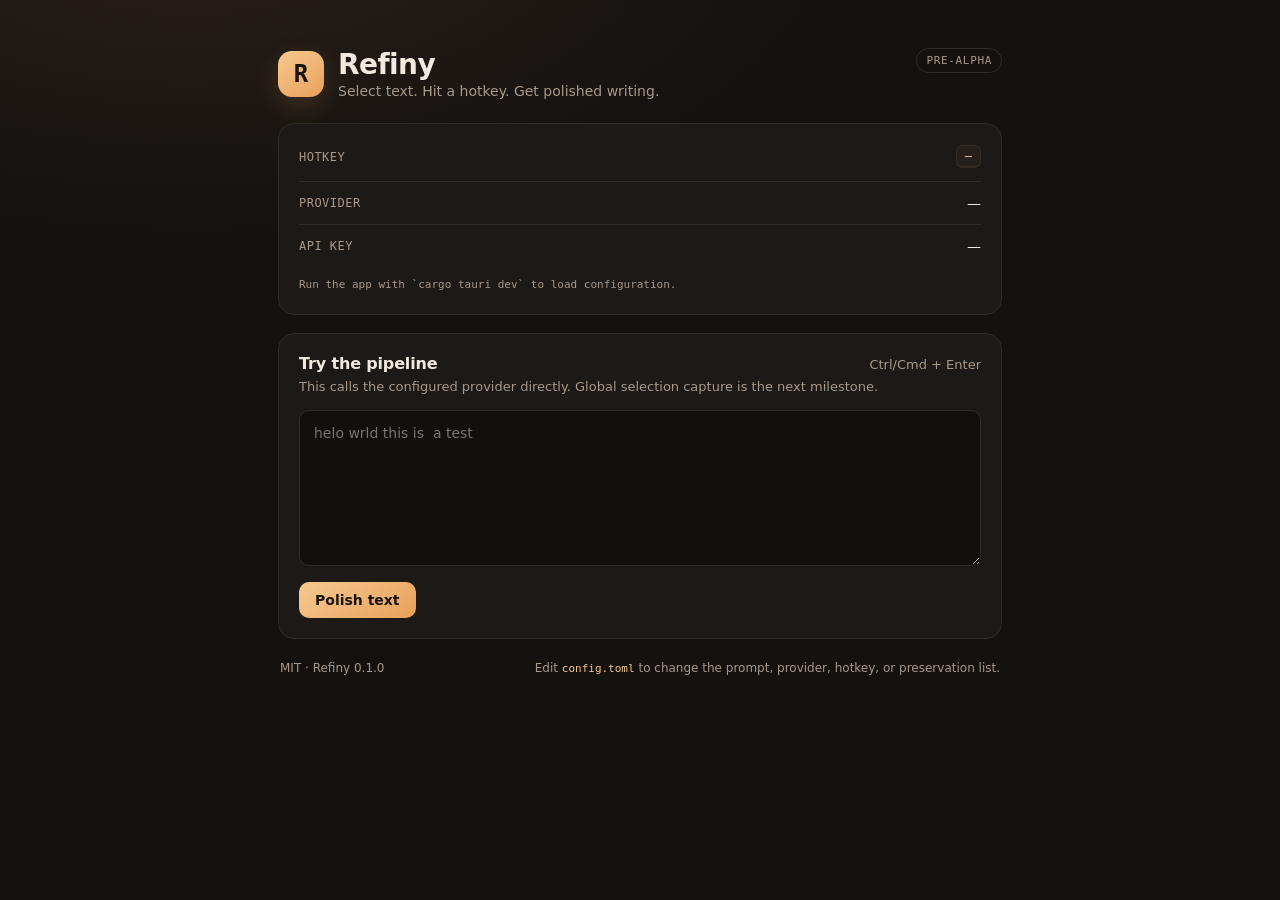
==== src/index.html @ 68435ae6 "chore: scaffold Refiny docs and Rust/Tauri skeleton Add the MIT-licensed project documentation (whit" ====
<!doctype html>
<html lang="en">
  <head>
    <meta charset="utf-8" />
    <meta name="viewport" content="width=device-width, initial-scale=1" />
    <title>Refiny</title>
    <link rel="stylesheet" href="styles.css" />
  </head>
  <body>
    <main class="shell">
      <header class="masthead">
        <div class="brand">
          <span class="brand-mark" aria-hidden="true">R</span>
          <div>
            <h1>Refiny</h1>
            <p class="tagline">Select text. Hit a hotkey. Get polished writing.</p>
          </div>
        </div>
        <span class="badge">pre-alpha</span>
      </header>

      <section class="card status-card" aria-label="Configuration status">
        <div class="status-row">
          <span class="label">Hotkey</span>
          <kbd id="hotkey">—</kbd>
        </div>
        <div class="status-row">
          <span class="label">Provider</span>
          <span id="provider" class="value">—</span>
        </div>
        <div class="status-row">
          <span class="label">API key</span>
          <span id="api-key" class="value">—</span>
        </div>
        <p class="hint config-path" id="config-path"></p>
      </section>

      <section class="card">
        <div class="section-heading">
          <h2>Try the pipeline</h2>
          <span class="hint">Ctrl/Cmd + Enter</span>
        </div>
        <p class="hint">
          This calls the configured provider directly. Global selection capture is the next milestone.
        </p>
        <textarea id="input" rows="6" spellcheck="false" placeholder="helo wrld this is  a test"></textarea>
        <div class="actions">
          <button id="polish" class="primary" type="button">Polish text</button>
          <span id="result-status" class="result-status" role="status"></span>
        </div>
        <pre id="output" class="output" hidden></pre>
      </section>

      <footer>
        <span>MIT · Refiny <span id="version">0.1.0</span></span>
        <span>Edit <code>config.toml</code> to change the prompt, provider, hotkey, or preservation list.</span>
      </footer>
    </main>

    <script src="main.js"></script>
  </body>
</html>
---- src/styles.css ----
:root {
  color-scheme: dark;
  --bg: #14110f;
  --panel: #1d1916;
  --panel-2: #25201b;
  --line: #332b24;
  --text: #f2e9df;
  --muted: #a89887;
  --accent: #e8a15b;
  --accent-2: #f6c98f;
  --danger: #e06c5a;
  --ok: #8fbf7f;
  --mono: "Cascadia Code", "SFMono-Regular", Consolas, monospace;
  --sans: "Segoe UI", system-ui, -apple-system, sans-serif;
}

* {
  box-sizing: border-box;
}

html,
body {
  margin: 0;
  min-height: 100%;
}

body {
  background: radial-gradient(1200px 600px at 15% -10%, #2a211a 0%, var(--bg) 55%);
  color: var(--text);
  font-family: var(--sans);
  -webkit-font-smoothing: antialiased;
}

.shell {
  max-width: 780px;
  margin: 0 auto;
  padding: 48px 28px 32px;
  display: grid;
  gap: 18px;
}

.masthead {
  display: flex;
  align-items: flex-start;
  justify-content: space-between;
  gap: 16px;
  margin-bottom: 6px;
}

.brand {
  display: flex;
  align-items: center;
  gap: 14px;
}

.brand-mark {
  width: 46px;
  height: 46px;
  display: grid;
  place-items: center;
  border-radius: 14px;
  background: linear-gradient(145deg, var(--accent-2), var(--accent));
  color: #1a1410;
  font-family: var(--mono);
  font-size: 24px;
  font-weight: 700;
  box-shadow: 0 8px 24px rgba(232, 161, 91, 0.18);
}

h1 {
  margin: 0;
  font-size: 28px;
  letter-spacing: -0.02em;
}

.tagline {
  margin: 2px 0 0;
  color: var(--muted);
  font-size: 14px;
}

.badge {
  padding: 5px 9px;
  border: 1px solid var(--line);
  border-radius: 999px;
  color: var(--muted);
  font-family: var(--mono);
  font-size: 11px;
  letter-spacing: 0.06em;
  text-transform: uppercase;
  white-space: nowrap;
}

.card {
  background: var(--panel);
  border: 1px solid var(--line);
  border-radius: 16px;
  padding: 20px;
}

.status-card {
  padding: 8px 20px;
}

.status-row {
  display: flex;
  align-items: center;
  justify-content: space-between;
  gap: 18px;
  padding: 13px 0;
  border-bottom: 1px solid var(--line);
}

.status-row:last-of-type {
  border-bottom: none;
}

.label {
  color: var(--muted);
  font-family: var(--mono);
  font-size: 12px;
  letter-spacing: 0.04em;
  text-transform: uppercase;
}

.value {
  font-size: 14px;
  text-align: right;
  overflow-wrap: anywhere;
}

kbd {
  padding: 3px 8px;
  border: 1px solid var(--line);
  border-bottom-width: 2px;
  border-radius: 6px;
  background: var(--panel-2);
  color: var(--accent-2);
  font-family: var(--mono);
  font-size: 12px;
}

.section-heading {
  display: flex;
  align-items: baseline;
  justify-content: space-between;
  gap: 12px;
}

h2 {
  margin: 0 0 4px;
  font-size: 16px;
  letter-spacing: -0.01em;
}

.hint {
  margin: 0;
  color: var(--muted);
  font-size: 13px;
  line-height: 1.5;
}

.config-path {
  margin: 10px 0 12px;
  font-family: var(--mono);
  font-size: 11px;
  overflow-wrap: anywhere;
}

textarea {
  width: 100%;
  margin-top: 14px;
  padding: 12px 14px;
  border: 1px solid var(--line);
  border-radius: 10px;
  background: #120f0d;
  color: var(--text);
  font-family: var(--sans);
  font-size: 14px;
  line-height: 1.55;
  resize: vertical;
}

textarea:focus-visible,
button:focus-visible {
  outline: 2px solid var(--accent);
  outline-offset: 2px;
}

.actions {
  display: flex;
  align-items: center;
  gap: 14px;
  margin-top: 12px;
}

button.primary {
  padding: 10px 16px;
  border: none;
  border-radius: 10px;
  background: linear-gradient(145deg, var(--accent-2), var(--accent));
  color: #1a1410;
  font-family: var(--sans);
  font-size: 14px;
  font-weight: 650;
  cursor: pointer;
  transition: filter 120ms ease, transform 120ms ease;
}

button.primary:hover:not(:disabled) {
  filter: brightness(1.05);
}

button.primary:active:not(:disabled) {
  transform: translateY(1px);
}

button.primary:disabled {
  cursor: progress;
  opacity: 0.55;
}

.result-status {
  color: var(--muted);
  font-family: var(--mono);
  font-size: 12px;
}

.result-status.error,
.warn {
  color: var(--danger);
}

.output {
  margin: 14px 0 0;
  padding: 14px;
  border: 1px solid var(--line);
  border-radius: 10px;
  background: #120f0d;
  color: var(--text);
  font-family: var(--sans);
  font-size: 14px;
  line-height: 1.6;
  white-space: pre-wrap;
  overflow-wrap: anywhere;
}

footer {
  display: flex;
  flex-wrap: wrap;
  justify-content: space-between;
  gap: 8px 20px;
  padding: 4px 2px;
  color: var(--muted);
  font-size: 12px;
}

code {
  font-family: var(--mono);
  font-size: 11px;
  color: var(--accent-2);
}

/* Overlay window */

.overlay-body {
  background: transparent;
  height: 100vh;
  display: grid;
  place-items: center;
  overflow: hidden;
  user-select: none;
  cursor: default;
}

.mascot-card {
  width: 204px;
  padding: 18px 14px 14px;
  border: 1px solid rgba(232, 161, 91, 0.24);
  border-radius: 24px;
  background: rgba(20, 17, 15, 0.94);
  box-shadow: 0 18px 50px rgba(0, 0, 0, 0.45);
  text-align: center;
  backdrop-filter: blur(8px);
  transition: border-color 160ms ease;
}

.mascot {
  display: block;
  width: 132px;
  height: 132px;
  margin: 0 auto;
}

.overlay-label {
  margin: 6px 0 0;
  color: var(--muted);
  font-family: var(--mono);
  font-size: 12px;
  letter-spacing: 0.04em;
}

.mascot-card[data-state="working"] .mascot {
  animation: bob 1.15s ease-in-out infinite;
}

.mascot-card[data-state="working"] .ear-left {
  animation: ear-left 1.15s ease-in-out infinite;
  transform-box: fill-box;
  transform-origin: 50% 100%;
}

.mascot-card[data-state="working"] .ear-right {
  animation: ear-right 1.15s ease-in-out infinite;
  transform-box: fill-box;
  transform-origin: 50% 100%;
}

.mascot-card[data-state="working"] .tongue {
  animation: tongue 1.15s ease-in-out infinite;
  transform-box: fill-box;
  transform-origin: 50% 0%;
}

.mascot-card[data-state="success"] {
  border-color: rgba(143, 191, 127, 0.5);
}

.mascot-card[data-state="success"] .overlay-label {
  color: var(--ok);
}

.mascot-card[data-state="error"] {
  border-color: rgba(224, 108, 90, 0.55);
}

.mascot-card[data-state="error"] .overlay-label {
  color: var(--danger);
}

.mascot-card[data-state="error"] .mascot {
  animation: tilt 380ms ease-in-out;
}

@keyframes bob {
  0%,
  100% {
    transform: translateY(0);
  }
  50% {
    transform: translateY(-7px);
  }
}

@keyframes ear-left {
  0%,
  100% {
    transform: rotate(0deg);
  }
  50% {
    transform: rotate(-4deg);
  }
}

@keyframes ear-right {
  0%,
  100% {
    transform: rotate(0deg);
  }
  50% {
    transform: rotate(4deg);
  }
}

@keyframes tongue {
  0%,
  100% {
    transform: scaleY(1);
  }
  50% {
    transform: scaleY(0.82);
  }
}

@keyframes tilt {
  0%,
  100% {
    transform: rotate(0deg);
  }
  30% {
    transform: rotate(-5deg);
  }
  70% {
    transform: rotate(4deg);
  }
}

@media (prefers-reduced-motion: reduce) {
  .mascot,
  .ear,
  .tongue {
    animation: none !important;
  }
}
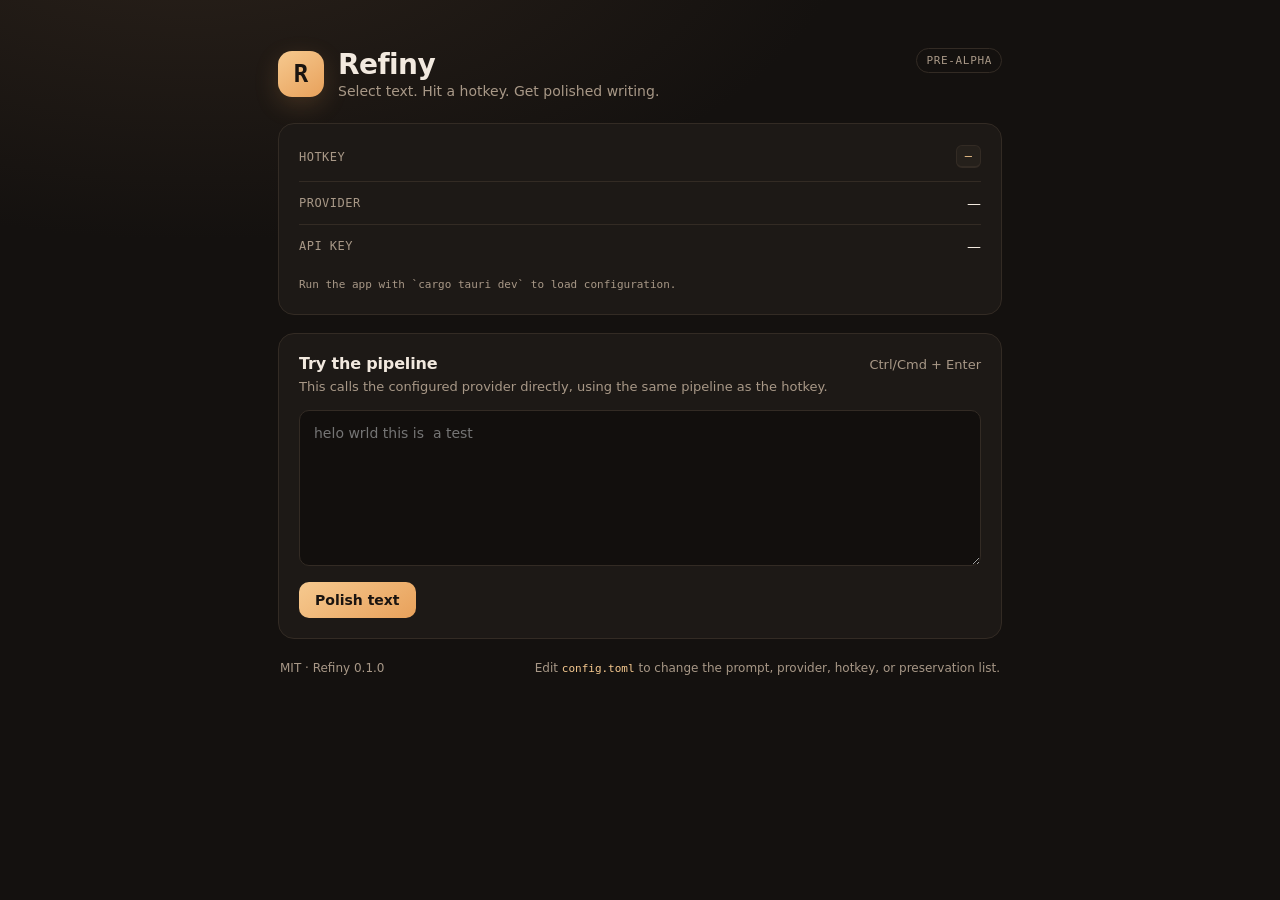
==== commit f5eac272: "feat(ui): add a first-run setup panel The backend now reports whether the config file was just creat" ====
--- a/src/index.html
+++ b/src/index.html
@@ -18,6 +18,44 @@
         </div>
         <span class="badge">pre-alpha</span>
       </header>
+
+      <section class="card setup-card" id="setup" hidden aria-labelledby="setup-title">
+        <div class="setup-heading">
+          <h2 id="setup-title">Welcome to Refiny</h2>
+          <button class="link-button" id="dismiss-setup" type="button">Dismiss</button>
+        </div>
+        <ol class="setup-steps">
+          <li>
+            <strong>Connect a provider</strong>
+            <p>
+              The API key is read from an environment variable — it is never written to
+              <code>config.toml</code>.
+            </p>
+            <pre><code id="setup-command">setx REFINY_API_KEY "sk-..."</code></pre>
+            <p class="hint">
+              Restart Refiny after setting it. Local endpoints such as Ollama or LM Studio usually
+              need no key; edit <code>config.toml</code> to point at one.
+            </p>
+          </li>
+          <li>
+            <strong>Polish anything</strong>
+            <p>
+              Select text in any app and press <kbd id="setup-hotkey">Ctrl+Alt+P</kbd>. The polished
+              text replaces the selection.
+            </p>
+          </li>
+          <li>
+            <strong>Leave it running</strong>
+            <p>
+              Closing this window keeps Refiny in the tray. Use the tray menu to reopen it or quit.
+            </p>
+          </li>
+        </ol>
+        <div class="actions">
+          <button id="recheck" class="primary" type="button">Recheck configuration</button>
+          <span id="setup-status" class="result-status" role="status"></span>
+        </div>
+      </section>
 
       <section class="card status-card" aria-label="Configuration status">
         <div class="status-row">
@@ -41,7 +79,7 @@
           <span class="hint">Ctrl/Cmd + Enter</span>
         </div>
         <p class="hint">
-          This calls the configured provider directly. Global selection capture is the next milestone.
+          This calls the configured provider directly, using the same pipeline as the hotkey.
         </p>
         <textarea id="input" rows="6" spellcheck="false" placeholder="helo wrld this is  a test"></textarea>
         <div class="actions">
--- a/src/styles.css
+++ b/src/styles.css
@@ -102,6 +102,78 @@
   padding: 8px 20px;
 }
 
+.setup-card {
+  border-color: rgba(232, 161, 91, 0.35);
+  background: linear-gradient(180deg, rgba(232, 161, 91, 0.06), var(--panel) 68%);
+}
+
+.setup-heading {
+  display: flex;
+  align-items: baseline;
+  justify-content: space-between;
+  gap: 12px;
+}
+
+.link-button {
+  padding: 0;
+  border: none;
+  background: none;
+  color: var(--muted);
+  font-family: var(--sans);
+  font-size: 12px;
+  text-decoration: underline;
+  text-underline-offset: 3px;
+  cursor: pointer;
+}
+
+.link-button:hover {
+  color: var(--text);
+}
+
+.setup-steps {
+  display: grid;
+  gap: 14px;
+  margin: 14px 0 0;
+  padding-left: 20px;
+}
+
+.setup-steps li {
+  padding-left: 4px;
+}
+
+.setup-steps li::marker {
+  color: var(--accent);
+  font-family: var(--mono);
+  font-size: 12px;
+}
+
+.setup-steps strong {
+  display: block;
+  margin-bottom: 3px;
+  font-size: 14px;
+}
+
+.setup-steps p {
+  margin: 0;
+  color: var(--muted);
+  font-size: 13px;
+  line-height: 1.5;
+}
+
+.setup-steps pre {
+  margin: 8px 0 6px;
+  padding: 10px 12px;
+  border: 1px solid var(--line);
+  border-radius: 8px;
+  background: #120f0d;
+  overflow-x: auto;
+}
+
+.setup-steps pre code {
+  color: var(--text);
+  font-size: 12px;
+}
+
 .status-row {
   display: flex;
   align-items: center;
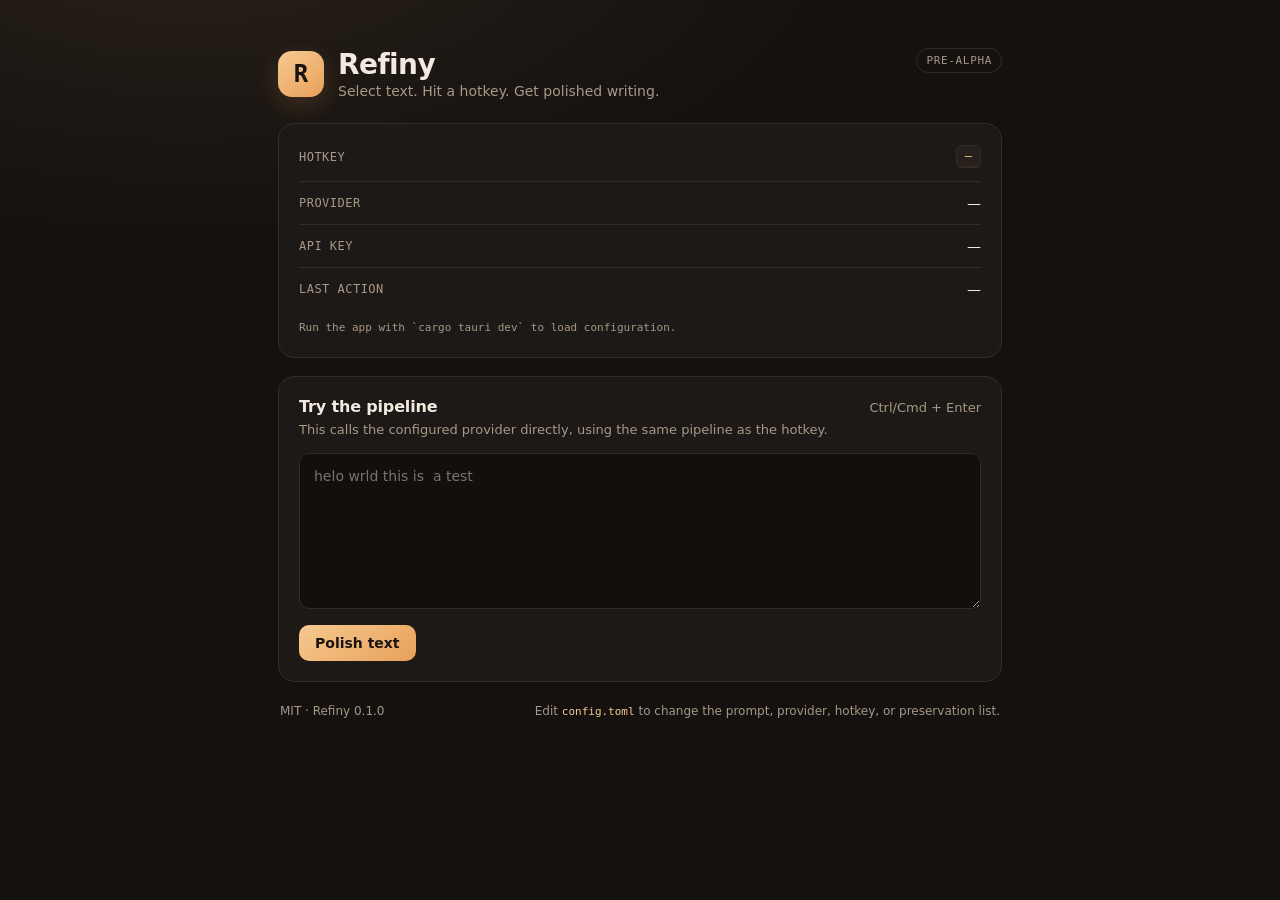
==== commit 80bd39a5: "fix(ui): report hotkey outcomes separately from the test box A hotkey error used to overwrite the st" ====
--- a/src/index.html
+++ b/src/index.html
@@ -70,6 +70,10 @@
           <span class="label">API key</span>
           <span id="api-key" class="value">—</span>
         </div>
+        <div class="status-row">
+          <span class="label">Last action</span>
+          <span id="last-action" class="value">—</span>
+        </div>
         <p class="hint config-path" id="config-path"></p>
       </section>
 
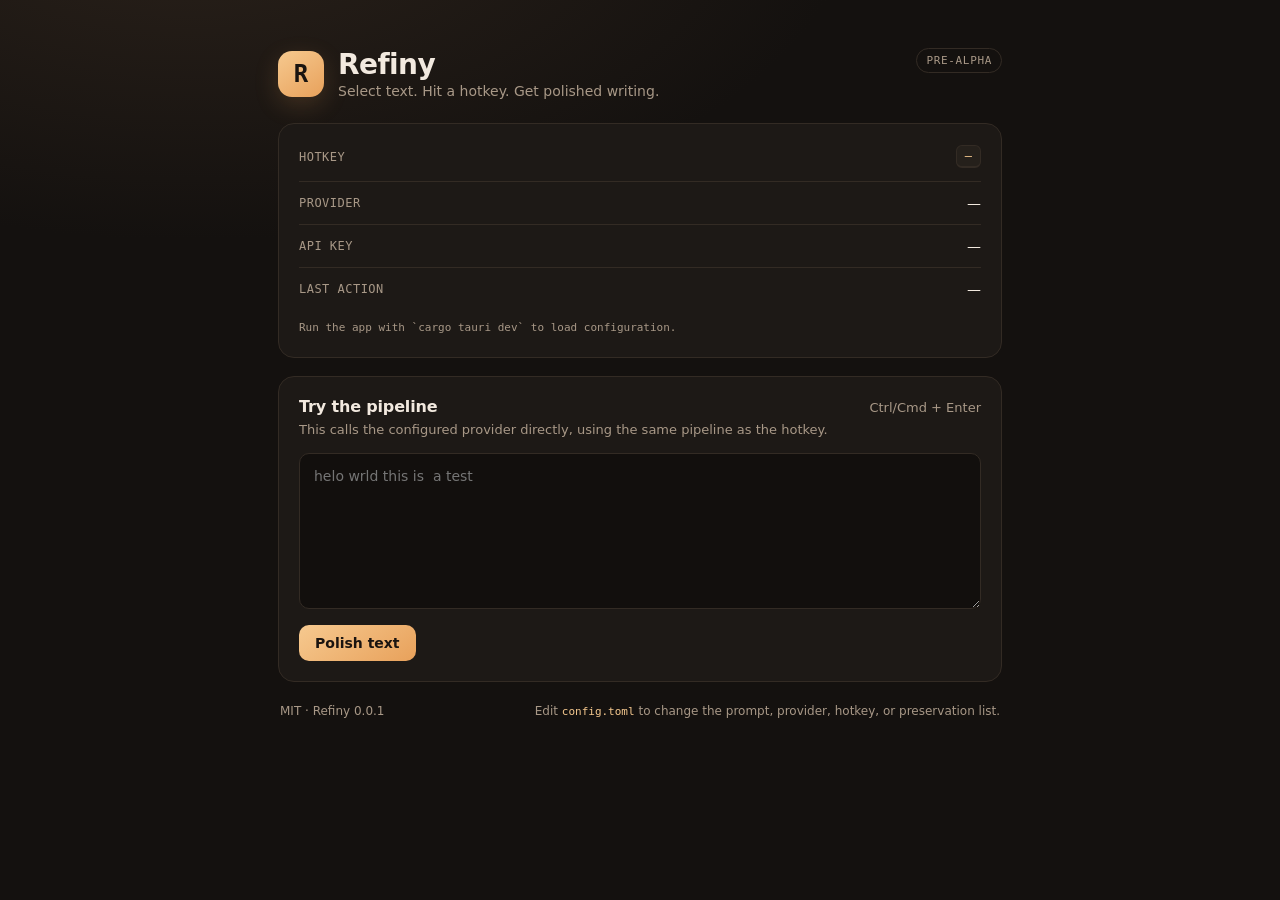
==== commit 1faaddf8: "chore: set the version to 0.0.1 The project had no release and no tag, so 0.1.0 overstated where it " ====
--- a/src/index.html
+++ b/src/index.html
@@ -94,7 +94,7 @@
       </section>
 
       <footer>
-        <span>MIT · Refiny <span id="version">0.1.0</span></span>
+        <span>MIT · Refiny <span id="version">0.0.1</span></span>
         <span>Edit <code>config.toml</code> to change the prompt, provider, hotkey, or preservation list.</span>
       </footer>
     </main>
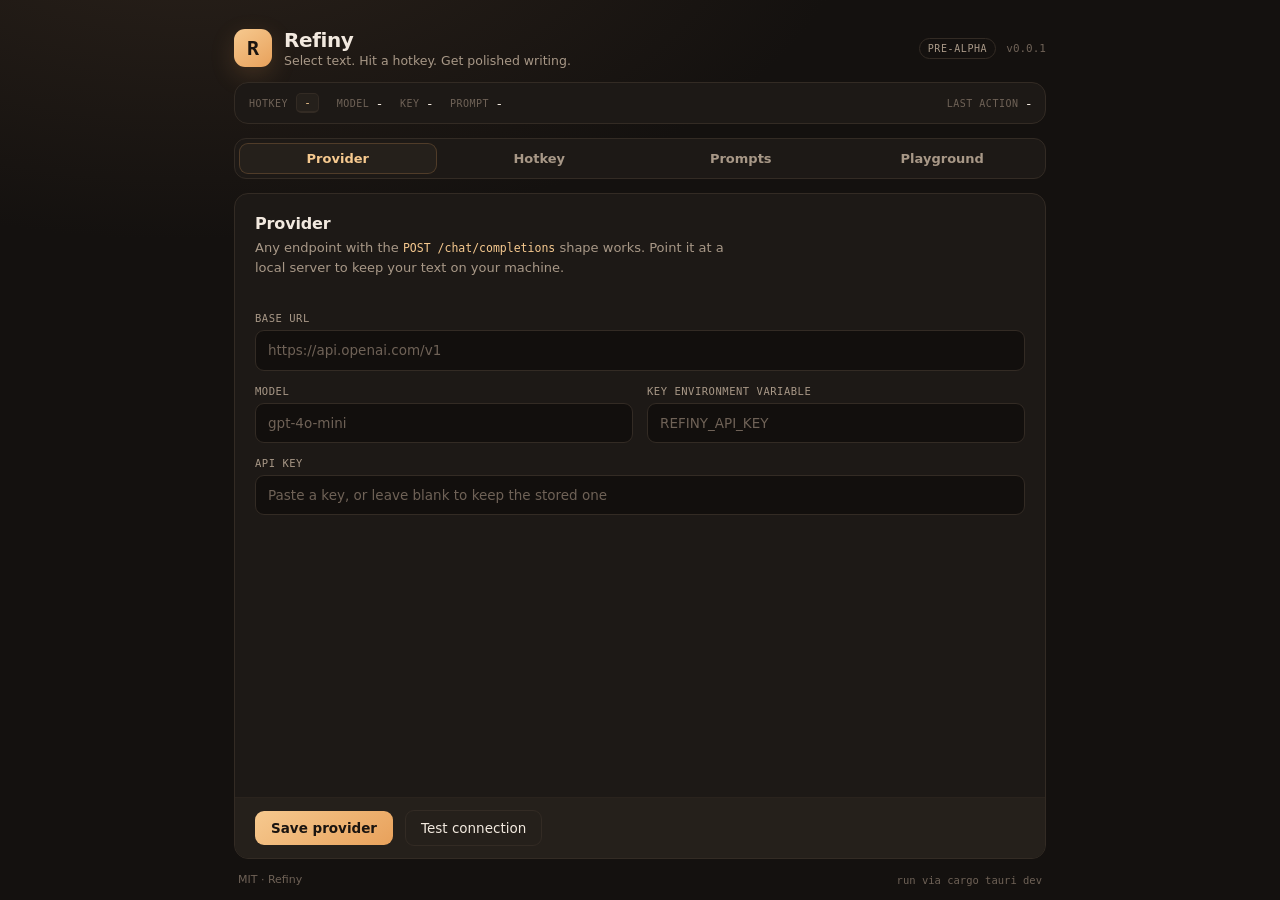
==== commit 10f1a3ea: "feat: make Refiny configurable from inside the app The settings window is now a real settings window" ====
--- a/src/index.html
+++ b/src/index.html
@@ -16,86 +16,222 @@
             <p class="tagline">Select text. Hit a hotkey. Get polished writing.</p>
           </div>
         </div>
-        <span class="badge">pre-alpha</span>
+        <div class="masthead-meta">
+          <span class="badge">pre-alpha</span>
+          <span class="version">v<span id="version">0.0.1</span></span>
+        </div>
       </header>
 
-      <section class="card setup-card" id="setup" hidden aria-labelledby="setup-title">
-        <div class="setup-heading">
-          <h2 id="setup-title">Welcome to Refiny</h2>
-          <button class="link-button" id="dismiss-setup" type="button">Dismiss</button>
-        </div>
-        <ol class="setup-steps">
-          <li>
-            <strong>Connect a provider</strong>
-            <p>
-              The API key is read from an environment variable — it is never written to
-              <code>config.toml</code>.
+      <div class="statusbar" role="status" aria-label="Current configuration">
+        <div class="statusbit">
+          <span class="statusbit-label">Hotkey</span>
+          <kbd id="hotkey">-</kbd>
+        </div>
+        <div class="statusbit">
+          <span class="statusbit-label">Model</span>
+          <span id="provider" class="statusbit-value">-</span>
+        </div>
+        <div class="statusbit">
+          <span class="statusbit-label">Key</span>
+          <span id="api-key" class="statusbit-value">-</span>
+        </div>
+        <div class="statusbit">
+          <span class="statusbit-label">Prompt</span>
+          <span id="active-prompt" class="statusbit-value">-</span>
+        </div>
+        <div class="statusbit statusbit-wide">
+          <span class="statusbit-label">Last action</span>
+          <span id="last-action" class="statusbit-value">-</span>
+        </div>
+      </div>
+
+      <aside class="setup-banner" id="setup" hidden aria-labelledby="setup-title">
+        <div class="setup-copy">
+          <h2 id="setup-title">Finish setup</h2>
+          <p class="setup-lede">
+            Choose a provider and paste a key. It applies without a restart.
+          </p>
+        </div>
+        <div class="setup-actions">
+          <button id="setup-start" class="primary" type="button">Configure provider</button>
+          <button id="dismiss-setup" class="link-button" type="button">Dismiss</button>
+        </div>
+      </aside>
+
+      <nav class="tabs" role="tablist" aria-label="Settings sections">
+        <button class="tab" id="tab-provider" type="button" role="tab" aria-controls="panel-provider" aria-selected="true" data-panel="panel-provider">
+          Provider
+        </button>
+        <button class="tab" id="tab-hotkey" type="button" role="tab" aria-controls="panel-hotkey" aria-selected="false" data-panel="panel-hotkey" tabindex="-1">
+          Hotkey
+        </button>
+        <button class="tab" id="tab-prompts" type="button" role="tab" aria-controls="panel-prompts" aria-selected="false" data-panel="panel-prompts" tabindex="-1">
+          Prompts
+        </button>
+        <button class="tab" id="tab-playground" type="button" role="tab" aria-controls="panel-playground" aria-selected="false" data-panel="panel-playground" tabindex="-1">
+          Playground
+        </button>
+      </nav>
+
+      <section class="panel" id="panel-provider" role="tabpanel" aria-labelledby="tab-provider">
+        <div class="panel-body">
+          <div class="panel-head">
+            <div>
+              <h2>Provider</h2>
+              <p class="panel-lede">
+                Any endpoint with the <code>POST /chat/completions</code> shape works. Point it at a
+                local server to keep your text on your machine.
+              </p>
+            </div>
+          </div>
+
+          <div class="preset-grid" id="presets" role="radiogroup" aria-label="Provider presets"></div>
+
+          <form id="provider-form" class="form" autocomplete="off">
+            <div class="fields">
+              <label class="field span-2">
+                <span>Base URL</span>
+                <input id="base-url" type="url" spellcheck="false" placeholder="https://api.openai.com/v1" />
+              </label>
+              <label class="field">
+                <span>Model</span>
+                <input id="model" type="text" spellcheck="false" placeholder="gpt-4o-mini" />
+              </label>
+              <label class="field">
+                <span>Key environment variable</span>
+                <input id="api-key-env" type="text" spellcheck="false" placeholder="REFINY_API_KEY" />
+              </label>
+              <label class="field span-2">
+                <span>API key</span>
+                <input
+                  id="api-key-input"
+                  type="password"
+                  spellcheck="false"
+                  autocomplete="off"
+                  placeholder="Paste a key, or leave blank to keep the stored one"
+                />
+              </label>
+            </div>
+            <p class="hint field-note" id="key-note"></p>
+          </form>
+        </div>
+
+        <div class="panel-actions">
+          <button id="save-provider" class="primary" type="button">Save provider</button>
+          <button id="test-provider" class="secondary" type="button">Test connection</button>
+          <button id="clear-key" class="link-button danger-link" type="button" hidden>
+            Remove stored key
+          </button>
+          <span id="provider-status" class="result-status" role="status"></span>
+        </div>
+      </section>
+
+      <section class="panel" id="panel-hotkey" role="tabpanel" aria-labelledby="tab-hotkey" hidden>
+        <div class="panel-body">
+          <div class="panel-head">
+            <div>
+              <h2>Hotkey</h2>
+              <p class="panel-lede">
+                The global shortcut that starts a polish action. It applies the moment you save.
+              </p>
+            </div>
+          </div>
+
+          <form id="hotkey-form" class="form" autocomplete="off">
+            <label class="field">
+              <span>Shortcut</span>
+              <input id="hotkey-input" type="text" spellcheck="false" placeholder="CommandOrControl+Alt+P" />
+            </label>
+            <p class="hint">
+              Use <code>CommandOrControl</code> for Ctrl on Windows and Linux, Cmd on macOS. A
+              combination another application already owns is rejected, and your current hotkey keeps
+              working.
             </p>
-            <pre><code id="setup-command">setx REFINY_API_KEY "sk-..."</code></pre>
-            <p class="hint">
-              Restart Refiny after setting it. Local endpoints such as Ollama or LM Studio usually
-              need no key; edit <code>config.toml</code> to point at one.
-            </p>
-          </li>
-          <li>
-            <strong>Polish anything</strong>
-            <p>
-              Select text in any app and press <kbd id="setup-hotkey">Ctrl+Alt+P</kbd>. The polished
-              text replaces the selection.
-            </p>
-          </li>
-          <li>
-            <strong>Leave it running</strong>
-            <p>
-              Closing this window keeps Refiny in the tray. Use the tray menu to reopen it or quit.
-            </p>
-          </li>
-        </ol>
-        <div class="actions">
-          <button id="recheck" class="primary" type="button">Recheck configuration</button>
-          <span id="setup-status" class="result-status" role="status"></span>
-        </div>
-      </section>
-
-      <section class="card status-card" aria-label="Configuration status">
-        <div class="status-row">
-          <span class="label">Hotkey</span>
-          <kbd id="hotkey">—</kbd>
-        </div>
-        <div class="status-row">
-          <span class="label">Provider</span>
-          <span id="provider" class="value">—</span>
-        </div>
-        <div class="status-row">
-          <span class="label">API key</span>
-          <span id="api-key" class="value">—</span>
-        </div>
-        <div class="status-row">
-          <span class="label">Last action</span>
-          <span id="last-action" class="value">—</span>
-        </div>
-        <p class="hint config-path" id="config-path"></p>
-      </section>
-
-      <section class="card">
-        <div class="section-heading">
-          <h2>Try the pipeline</h2>
-          <span class="hint">Ctrl/Cmd + Enter</span>
-        </div>
-        <p class="hint">
-          This calls the configured provider directly, using the same pipeline as the hotkey.
-        </p>
-        <textarea id="input" rows="6" spellcheck="false" placeholder="helo wrld this is  a test"></textarea>
-        <div class="actions">
+          </form>
+        </div>
+
+        <div class="panel-actions">
+          <button id="save-hotkey" class="primary" type="button">Apply hotkey</button>
+          <span id="hotkey-status" class="result-status" role="status"></span>
+        </div>
+      </section>
+
+      <section class="panel" id="panel-prompts" role="tabpanel" aria-labelledby="tab-prompts" hidden>
+        <div class="panel-body">
+          <div class="panel-head">
+            <div>
+              <h2>Prompts</h2>
+              <p class="panel-lede">
+                An empty prompt uses the built-in default. The preservation list is appended to
+                whichever prompt is active.
+              </p>
+            </div>
+          </div>
+
+          <form id="prompt-form" class="form" autocomplete="off">
+            <label class="field">
+              <span>Default prompt</span>
+              <textarea id="prompt-input" rows="4" spellcheck="false"></textarea>
+            </label>
+            <label class="field">
+              <span>Preserve exactly, one per line</span>
+              <textarea id="preserve-input" rows="2" spellcheck="false" placeholder="Refiny&#10;Kubernetes"></textarea>
+            </label>
+
+            <div class="presets-editor">
+              <div class="section-heading">
+                <div>
+                  <span class="label">Named presets</span>
+                  <p class="hint">Switch between these from the tray menu.</p>
+                </div>
+                <button id="add-preset" class="link-button" type="button">Add preset</button>
+              </div>
+              <div id="preset-list" class="preset-list"></div>
+            </div>
+          </form>
+        </div>
+
+        <div class="panel-actions">
+          <button id="save-prompts" class="primary" type="button">Save prompts</button>
+          <span id="prompt-status" class="result-status" role="status"></span>
+        </div>
+      </section>
+
+      <section class="panel" id="panel-playground" role="tabpanel" aria-labelledby="tab-playground" hidden>
+        <div class="panel-body">
+          <div class="panel-head">
+            <div>
+              <h2>Playground</h2>
+              <p class="panel-lede">
+                Sends the text below through the same pipeline the hotkey uses, without touching your
+                selection.
+              </p>
+            </div>
+            <span class="chip">Ctrl/Cmd + Enter</span>
+          </div>
+
+          <div class="form">
+            <label class="field">
+              <span>Text</span>
+              <textarea id="input" rows="5" spellcheck="false" placeholder="helo wrld this is  a test"></textarea>
+            </label>
+            <div class="field">
+              <span>Result</span>
+              <pre id="output" class="output" hidden></pre>
+              <p id="output-empty" class="hint empty-note">The polished text appears here.</p>
+            </div>
+          </div>
+        </div>
+
+        <div class="panel-actions">
           <button id="polish" class="primary" type="button">Polish text</button>
           <span id="result-status" class="result-status" role="status"></span>
         </div>
-        <pre id="output" class="output" hidden></pre>
       </section>
 
       <footer>
-        <span>MIT · Refiny <span id="version">0.0.1</span></span>
-        <span>Edit <code>config.toml</code> to change the prompt, provider, hotkey, or preservation list.</span>
+        <span>MIT · Refiny</span>
+        <span id="footer-path" class="footer-path"></span>
       </footer>
     </main>
 
--- a/src/styles.css
+++ b/src/styles.css
@@ -3,15 +3,19 @@
   --bg: #14110f;
   --panel: #1d1916;
   --panel-2: #25201b;
+  --panel-3: #17130f;
   --line: #332b24;
+  --line-soft: #2a231d;
   --text: #f2e9df;
   --muted: #a89887;
+  --faint: #6f6257;
   --accent: #e8a15b;
   --accent-2: #f6c98f;
   --danger: #e06c5a;
   --ok: #8fbf7f;
   --mono: "Cascadia Code", "SFMono-Regular", Consolas, monospace;
   --sans: "Segoe UI", system-ui, -apple-system, sans-serif;
+  --radius: 14px;
 }
 
 * {
@@ -21,97 +25,330 @@
 html,
 body {
   margin: 0;
-  min-height: 100%;
+  height: 100%;
 }
 
 body {
   background: radial-gradient(1200px 600px at 15% -10%, #2a211a 0%, var(--bg) 55%);
+  background-attachment: fixed;
   color: var(--text);
   font-family: var(--sans);
   -webkit-font-smoothing: antialiased;
 }
 
+/* The window is a fixed-height app frame: the masthead and tabs stay put and
+   only the active panel scrolls, so the user never loses the navigation. */
+
 .shell {
-  max-width: 780px;
+  height: 100vh;
+  max-width: 860px;
   margin: 0 auto;
-  padding: 48px 28px 32px;
-  display: grid;
-  gap: 18px;
+  padding: 22px 24px 0;
+  /* A column flexbox rather than a fixed grid: the setup banner comes and
+     goes, and the panel must keep the leftover height either way. */
+  display: flex;
+  flex-direction: column;
+  gap: 14px;
 }
 
 .masthead {
+  display: flex;
+  align-items: center;
+  justify-content: space-between;
+  gap: 16px;
+  padding-top: 6px;
+}
+
+.brand {
+  display: flex;
+  align-items: center;
+  gap: 12px;
+  min-width: 0;
+}
+
+.brand-mark {
+  flex: none;
+  width: 38px;
+  height: 38px;
+  display: grid;
+  place-items: center;
+  border-radius: 11px;
+  background: linear-gradient(145deg, var(--accent-2), var(--accent));
+  color: #1a1410;
+  font-family: var(--mono);
+  font-size: 20px;
+  font-weight: 700;
+  box-shadow: 0 8px 24px rgba(232, 161, 91, 0.18);
+}
+
+h1 {
+  margin: 0;
+  font-size: 20px;
+  letter-spacing: -0.02em;
+  line-height: 1.2;
+}
+
+.tagline {
+  margin: 1px 0 0;
+  color: var(--muted);
+  font-size: 12.5px;
+  white-space: nowrap;
+  overflow: hidden;
+  text-overflow: ellipsis;
+}
+
+.masthead-meta {
+  display: flex;
+  align-items: center;
+  gap: 10px;
+  flex: none;
+}
+
+.badge {
+  padding: 4px 8px;
+  border: 1px solid var(--line);
+  border-radius: 999px;
+  color: var(--muted);
+  font-family: var(--mono);
+  font-size: 10px;
+  letter-spacing: 0.06em;
+  text-transform: uppercase;
+  white-space: nowrap;
+}
+
+.version {
+  color: var(--faint);
+  font-family: var(--mono);
+  font-size: 11px;
+}
+
+/* Status bar: a compact summary of what is in effect right now. */
+
+.statusbar {
+  display: flex;
+  flex-wrap: wrap;
+  align-items: center;
+  gap: 6px 18px;
+  padding: 10px 14px;
+  border: 1px solid var(--line);
+  border-radius: var(--radius);
+  background: var(--panel);
+}
+
+.statusbit {
+  display: flex;
+  align-items: center;
+  gap: 8px;
+  min-width: 0;
+}
+
+.statusbit-wide {
+  flex: 1;
+  justify-content: flex-end;
+}
+
+.statusbit-label {
+  color: var(--faint);
+  font-family: var(--mono);
+  font-size: 10px;
+  letter-spacing: 0.05em;
+  text-transform: uppercase;
+  white-space: nowrap;
+}
+
+.statusbit-value {
+  font-size: 12.5px;
+  white-space: nowrap;
+  overflow: hidden;
+  text-overflow: ellipsis;
+  max-width: 190px;
+}
+
+.statusbar .warn {
+  color: var(--danger);
+}
+
+/* Cards used outside the tabbed area (the first-run setup banner). */
+
+.setup-banner {
+  display: flex;
+  align-items: center;
+  justify-content: space-between;
+  gap: 16px;
+  padding: 12px 16px;
+  border: 1px solid rgba(232, 161, 91, 0.35);
+  border-radius: var(--radius);
+  background: linear-gradient(180deg, rgba(232, 161, 91, 0.09), rgba(232, 161, 91, 0.02));
+}
+
+.setup-copy {
+  min-width: 0;
+}
+
+/* A class that sets `display` outranks the user-agent rule for `hidden`, so
+   every element toggled from script needs this to actually disappear. */
+[hidden] {
+  display: none !important;
+}
+
+.setup-banner h2 {
+  font-size: 14px;
+}
+
+.setup-lede {
+  margin: 2px 0 0;
+  color: var(--muted);
+  font-size: 12.5px;
+  line-height: 1.5;
+}
+
+.setup-actions {
+  display: flex;
+  align-items: center;
+  gap: 12px;
+  flex: none;
+}
+
+.setup-heading {
+  display: flex;
+  align-items: flex-start;
+  justify-content: space-between;
+  gap: 12px;
+}
+
+.setup-lede {
+  margin: 4px 0 0;
+  color: var(--muted);
+  font-size: 13px;
+  line-height: 1.5;
+}
+
+/* Tabs */
+
+.tabs {
+  display: flex;
+  gap: 4px;
+  padding: 4px;
+  border: 1px solid var(--line);
+  border-radius: 12px;
+  background: var(--panel);
+}
+
+.tab {
+  flex: 1;
+  padding: 8px 10px;
+  border: none;
+  border-radius: 9px;
+  background: none;
+  color: var(--muted);
+  font-family: var(--sans);
+  font-size: 13px;
+  font-weight: 550;
+  cursor: pointer;
+  transition: background 120ms ease, color 120ms ease;
+}
+
+.tab:hover {
+  color: var(--text);
+}
+
+.tab.active {
+  background: var(--panel-2);
+  color: var(--accent-2);
+  box-shadow: inset 0 0 0 1px rgba(232, 161, 91, 0.22);
+}
+
+/* Panels: a scrolling body with a pinned action bar, so Save is always in
+   reach no matter how long the section is. */
+
+.panel {
+  display: grid;
+  grid-template-rows: minmax(0, 1fr) auto;
+  flex: 1;
+  min-height: 0;
+  border: 1px solid var(--line);
+  border-radius: var(--radius);
+  background: var(--panel);
+  overflow: hidden;
+}
+
+.panel-body {
+  overflow-y: auto;
+  padding: 20px 20px 18px;
+  scrollbar-width: thin;
+  scrollbar-color: var(--line) transparent;
+}
+
+.panel-body::-webkit-scrollbar {
+  width: 10px;
+}
+
+.panel-body::-webkit-scrollbar-thumb {
+  border: 3px solid var(--panel);
+  border-radius: 999px;
+  background: var(--line);
+}
+
+.panel-actions {
+  display: flex;
+  flex-wrap: wrap;
+  align-items: center;
+  gap: 12px;
+  padding: 12px 20px;
+  border-top: 1px solid var(--line-soft);
+  background: var(--panel-2);
+}
+
+.panel-actions:empty {
+  display: none;
+}
+
+.panel-head {
   display: flex;
   align-items: flex-start;
   justify-content: space-between;
   gap: 16px;
-  margin-bottom: 6px;
-}
-
-.brand {
-  display: flex;
-  align-items: center;
-  gap: 14px;
-}
-
-.brand-mark {
-  width: 46px;
-  height: 46px;
-  display: grid;
-  place-items: center;
-  border-radius: 14px;
-  background: linear-gradient(145deg, var(--accent-2), var(--accent));
-  color: #1a1410;
-  font-family: var(--mono);
-  font-size: 24px;
-  font-weight: 700;
-  box-shadow: 0 8px 24px rgba(232, 161, 91, 0.18);
-}
-
-h1 {
+}
+
+.panel-lede {
+  margin: 5px 0 0;
+  color: var(--muted);
+  font-size: 13px;
+  line-height: 1.55;
+  max-width: 58ch;
+}
+
+.chip {
+  flex: none;
+  padding: 4px 9px;
+  border: 1px solid var(--line);
+  border-radius: 999px;
+  color: var(--faint);
+  font-family: var(--mono);
+  font-size: 10px;
+  letter-spacing: 0.04em;
+  white-space: nowrap;
+}
+
+h2 {
   margin: 0;
-  font-size: 28px;
-  letter-spacing: -0.02em;
-}
-
-.tagline {
-  margin: 2px 0 0;
-  color: var(--muted);
-  font-size: 14px;
-}
-
-.badge {
-  padding: 5px 9px;
-  border: 1px solid var(--line);
-  border-radius: 999px;
-  color: var(--muted);
-  font-family: var(--mono);
-  font-size: 11px;
-  letter-spacing: 0.06em;
+  font-size: 16px;
+  letter-spacing: -0.01em;
+}
+
+.label {
+  color: var(--muted);
+  font-family: var(--mono);
+  font-size: 10px;
+  letter-spacing: 0.05em;
   text-transform: uppercase;
-  white-space: nowrap;
-}
-
-.card {
-  background: var(--panel);
-  border: 1px solid var(--line);
-  border-radius: 16px;
-  padding: 20px;
-}
-
-.status-card {
-  padding: 8px 20px;
-}
-
-.setup-card {
-  border-color: rgba(232, 161, 91, 0.35);
-  background: linear-gradient(180deg, rgba(232, 161, 91, 0.06), var(--panel) 68%);
-}
-
-.setup-heading {
-  display: flex;
-  align-items: baseline;
-  justify-content: space-between;
-  gap: 12px;
+}
+
+.hint {
+  margin: 0;
+  color: var(--muted);
+  font-size: 12.5px;
+  line-height: 1.55;
 }
 
 .link-button {
@@ -130,150 +367,113 @@
   color: var(--text);
 }
 
-.setup-steps {
-  display: grid;
+.danger-link {
+  color: var(--danger);
+}
+
+.danger-link:hover {
+  color: #ef8574;
+}
+
+/* Forms */
+
+.form {
+  display: grid;
+  gap: 16px;
+  margin-top: 18px;
+}
+
+.fields {
+  display: grid;
+  grid-template-columns: repeat(2, minmax(0, 1fr));
   gap: 14px;
-  margin: 14px 0 0;
-  padding-left: 20px;
-}
-
-.setup-steps li {
-  padding-left: 4px;
-}
-
-.setup-steps li::marker {
-  color: var(--accent);
-  font-family: var(--mono);
-  font-size: 12px;
-}
-
-.setup-steps strong {
-  display: block;
-  margin-bottom: 3px;
-  font-size: 14px;
-}
-
-.setup-steps p {
-  margin: 0;
-  color: var(--muted);
-  font-size: 13px;
-  line-height: 1.5;
-}
-
-.setup-steps pre {
-  margin: 8px 0 6px;
-  padding: 10px 12px;
-  border: 1px solid var(--line);
-  border-radius: 8px;
-  background: #120f0d;
-  overflow-x: auto;
-}
-
-.setup-steps pre code {
-  color: var(--text);
-  font-size: 12px;
-}
-
-.status-row {
-  display: flex;
-  align-items: center;
-  justify-content: space-between;
-  gap: 18px;
-  padding: 13px 0;
-  border-bottom: 1px solid var(--line);
-}
-
-.status-row:last-of-type {
-  border-bottom: none;
-}
-
-.label {
-  color: var(--muted);
-  font-family: var(--mono);
-  font-size: 12px;
-  letter-spacing: 0.04em;
+}
+
+.field {
+  display: grid;
+  gap: 6px;
+  min-width: 0;
+}
+
+.field.span-2 {
+  grid-column: span 2;
+}
+
+.field > span {
+  color: var(--muted);
+  font-family: var(--mono);
+  font-size: 10.5px;
+  letter-spacing: 0.05em;
   text-transform: uppercase;
 }
 
-.value {
-  font-size: 14px;
-  text-align: right;
-  overflow-wrap: anywhere;
-}
-
-kbd {
-  padding: 3px 8px;
-  border: 1px solid var(--line);
-  border-bottom-width: 2px;
-  border-radius: 6px;
-  background: var(--panel-2);
-  color: var(--accent-2);
-  font-family: var(--mono);
-  font-size: 12px;
-}
-
-.section-heading {
-  display: flex;
-  align-items: baseline;
-  justify-content: space-between;
-  gap: 12px;
-}
-
-h2 {
-  margin: 0 0 4px;
-  font-size: 16px;
-  letter-spacing: -0.01em;
-}
-
-.hint {
-  margin: 0;
-  color: var(--muted);
-  font-size: 13px;
-  line-height: 1.5;
-}
-
-.config-path {
-  margin: 10px 0 12px;
-  font-family: var(--mono);
-  font-size: 11px;
-  overflow-wrap: anywhere;
-}
-
+input,
 textarea {
   width: 100%;
-  margin-top: 14px;
-  padding: 12px 14px;
-  border: 1px solid var(--line);
-  border-radius: 10px;
+  margin: 0;
+  padding: 9px 12px;
+  border: 1px solid var(--line);
+  border-radius: 9px;
   background: #120f0d;
   color: var(--text);
   font-family: var(--sans);
-  font-size: 14px;
+  font-size: 13.5px;
+  line-height: 1.5;
+  transition: border-color 120ms ease;
+}
+
+textarea {
+  resize: vertical;
+  min-height: 64px;
+  font-family: var(--mono);
+  font-size: 12.5px;
   line-height: 1.55;
-  resize: vertical;
-}
-
-textarea:focus-visible,
-button:focus-visible {
+}
+
+input::placeholder,
+textarea::placeholder {
+  color: var(--faint);
+}
+
+input:hover,
+textarea:hover {
+  border-color: #3f352c;
+}
+
+input:focus-visible,
+textarea:focus-visible {
+  outline: none;
+  border-color: var(--accent);
+  box-shadow: 0 0 0 3px rgba(232, 161, 91, 0.16);
+}
+
+button:focus-visible,
+.tab:focus-visible,
+.preset:focus-visible {
   outline: 2px solid var(--accent);
   outline-offset: 2px;
 }
 
+.field-note {
+  margin-top: -6px;
+}
+
 .actions {
   display: flex;
-  align-items: center;
-  gap: 14px;
-  margin-top: 12px;
+  flex-wrap: wrap;
+  align-items: center;
+  gap: 12px;
+  margin-top: 2px;
 }
 
 button.primary {
-  padding: 10px 16px;
+  padding: 9px 16px;
   border: none;
-  border-radius: 10px;
+  border-radius: 9px;
   background: linear-gradient(145deg, var(--accent-2), var(--accent));
   color: #1a1410;
   font-family: var(--sans);
-  font-size: 14px;
+  font-size: 13.5px;
   font-weight: 650;
   cursor: pointer;
   transition: filter 120ms ease, transform 120ms ease;
@@ -292,10 +492,35 @@
   opacity: 0.55;
 }
 
+button.secondary {
+  padding: 9px 15px;
+  border: 1px solid var(--line);
+  border-radius: 9px;
+  background: var(--panel-2);
+  color: var(--text);
+  font-family: var(--sans);
+  font-size: 13.5px;
+  cursor: pointer;
+  transition: border-color 120ms ease;
+}
+
+button.secondary:hover:not(:disabled) {
+  border-color: var(--accent);
+}
+
+button.secondary:disabled {
+  cursor: progress;
+  opacity: 0.55;
+}
+
 .result-status {
-  color: var(--muted);
-  font-family: var(--mono);
-  font-size: 12px;
+  color: var(--faint);
+  font-family: var(--mono);
+  font-size: 11.5px;
+}
+
+.result-status.ok {
+  color: var(--ok);
 }
 
 .result-status.error,
@@ -303,34 +528,180 @@
   color: var(--danger);
 }
 
+kbd {
+  padding: 2px 7px;
+  border: 1px solid var(--line);
+  border-bottom-width: 2px;
+  border-radius: 5px;
+  background: var(--panel-2);
+  color: var(--accent-2);
+  font-family: var(--mono);
+  font-size: 11px;
+  white-space: nowrap;
+}
+
+code {
+  font-family: var(--mono);
+  font-size: 11.5px;
+  color: var(--accent-2);
+}
+
+/* Provider presets */
+
+.preset-grid {
+  display: grid;
+  grid-template-columns: repeat(auto-fit, minmax(132px, 1fr));
+  gap: 9px;
+  margin-top: 16px;
+}
+
+.preset {
+  display: grid;
+  gap: 2px;
+  padding: 10px 12px;
+  border: 1px solid var(--line);
+  border-radius: 11px;
+  background: var(--panel-3);
+  color: var(--text);
+  font-family: var(--sans);
+  text-align: left;
+  cursor: pointer;
+  transition: border-color 120ms ease, background 120ms ease;
+}
+
+.preset:hover {
+  border-color: rgba(232, 161, 91, 0.45);
+}
+
+.preset strong {
+  font-size: 12.5px;
+  font-weight: 600;
+}
+
+.preset span {
+  color: var(--faint);
+  font-size: 10.5px;
+}
+
+.preset.selected {
+  border-color: var(--accent);
+  background: rgba(232, 161, 91, 0.1);
+}
+
+.preset.selected span {
+  color: var(--accent-2);
+}
+
+/* Prompt presets editor */
+
+.section-heading {
+  display: flex;
+  align-items: flex-start;
+  justify-content: space-between;
+  gap: 14px;
+}
+
+.section-heading .hint {
+  margin-top: 3px;
+}
+
+.presets-editor {
+  display: grid;
+  gap: 10px;
+  padding-top: 14px;
+  border-top: 1px solid var(--line-soft);
+}
+
+.preset-list {
+  display: grid;
+  gap: 9px;
+}
+
+.empty-note {
+  padding: 14px;
+  border: 1px dashed var(--line);
+  border-radius: 10px;
+  text-align: left;
+}
+
+.preset-row {
+  display: grid;
+  gap: 8px;
+  padding: 11px;
+  border: 1px solid var(--line);
+  border-radius: 11px;
+  background: var(--panel-3);
+}
+
+.preset-row-head {
+  display: flex;
+  align-items: center;
+  gap: 10px;
+}
+
+.preset-row-head input {
+  flex: 1;
+  min-width: 0;
+}
+
+/* Playground */
+
 .output {
-  margin: 14px 0 0;
-  padding: 14px;
-  border: 1px solid var(--line);
-  border-radius: 10px;
+  margin: 0;
+  padding: 12px 14px;
+  border: 1px solid var(--line);
+  border-radius: 9px;
   background: #120f0d;
   color: var(--text);
   font-family: var(--sans);
-  font-size: 14px;
+  font-size: 13.5px;
   line-height: 1.6;
   white-space: pre-wrap;
   overflow-wrap: anywhere;
 }
 
+.output[hidden],
+.hint[hidden] {
+  display: none;
+}
+
 footer {
   display: flex;
-  flex-wrap: wrap;
+  align-items: center;
   justify-content: space-between;
-  gap: 8px 20px;
-  padding: 4px 2px;
-  color: var(--muted);
-  font-size: 12px;
-}
-
-code {
-  font-family: var(--mono);
+  gap: 12px;
+  padding: 0 4px 14px;
+  color: var(--faint);
   font-size: 11px;
-  color: var(--accent-2);
+}
+
+.footer-path {
+  font-family: var(--mono);
+  font-size: 10.5px;
+  max-width: 60%;
+  white-space: nowrap;
+  overflow: hidden;
+  text-overflow: ellipsis;
+  direction: rtl;
+  text-align: left;
+}
+
+@media (max-width: 640px) {
+  .shell {
+    padding: 16px 14px 0;
+  }
+
+  .fields {
+    grid-template-columns: minmax(0, 1fr);
+  }
+
+  .field.span-2 {
+    grid-column: span 1;
+  }
+
+  .statusbit-wide {
+    display: none;
+  }
 }
 
 /* Overlay window */
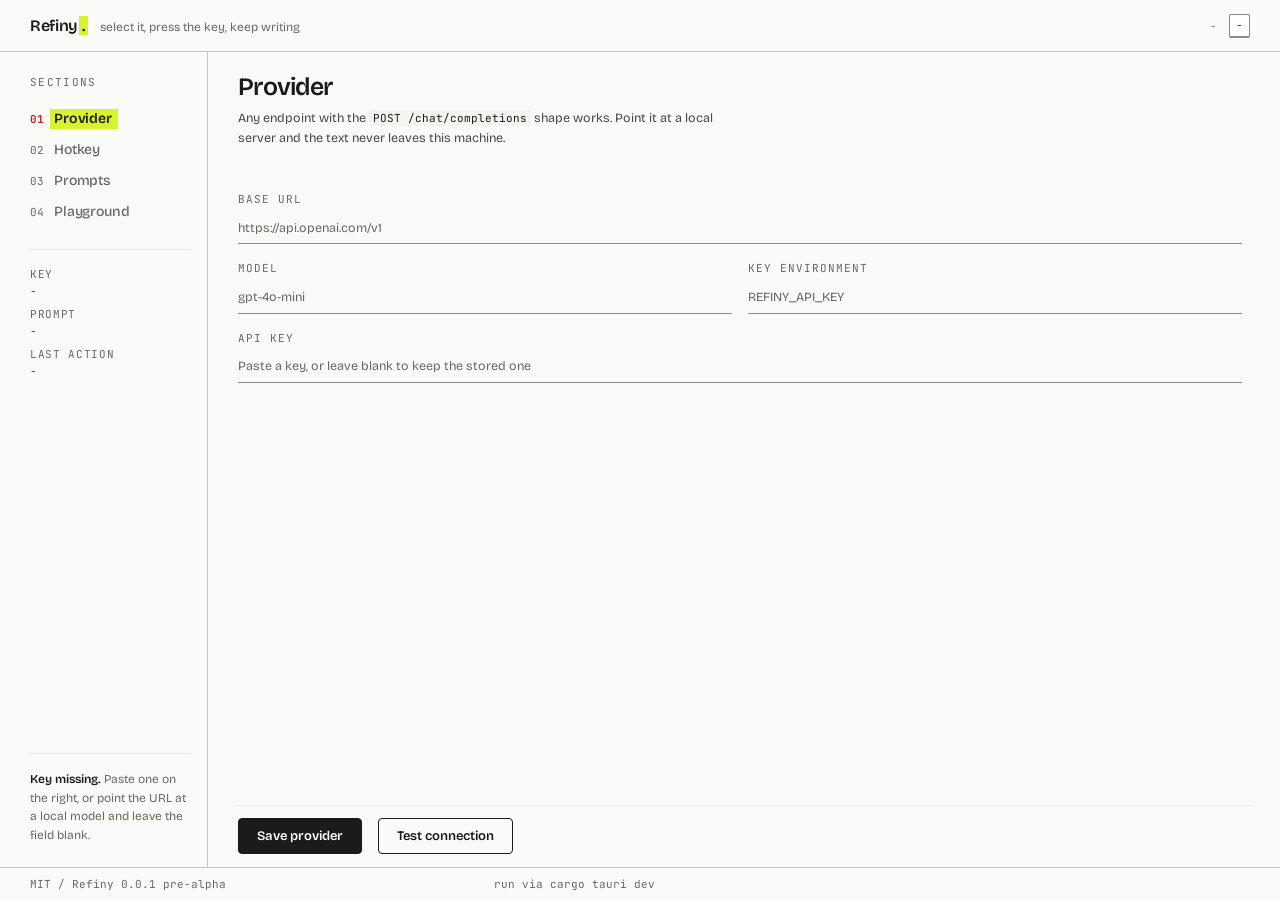
==== commit 6a8f3176: "feat: restyle the settings window as a marked-up proof sheet The window read as a generic preference" ====
--- a/src/index.html
+++ b/src/index.html
@@ -4,236 +4,219 @@
     <meta charset="utf-8" />
     <meta name="viewport" content="width=device-width, initial-scale=1" />
     <title>Refiny</title>
+    <link rel="stylesheet" href="tokens.css" />
     <link rel="stylesheet" href="styles.css" />
   </head>
   <body>
-    <main class="shell">
-      <header class="masthead">
+    <div class="app">
+      <header class="top">
         <div class="brand">
-          <span class="brand-mark" aria-hidden="true">R</span>
-          <div>
-            <h1>Refiny</h1>
-            <p class="tagline">Select text. Hit a hotkey. Get polished writing.</p>
-          </div>
+          <span class="wordmark">Refiny<span class="period">.</span></span>
+          <span class="tagline">select it, press the key, keep writing</span>
         </div>
-        <div class="masthead-meta">
-          <span class="badge">pre-alpha</span>
-          <span class="version">v<span id="version">0.0.1</span></span>
+        <div class="top-right">
+          <span id="provider" class="value">-</span>
+          <kbd id="hotkey">-</kbd>
         </div>
       </header>
 
-      <div class="statusbar" role="status" aria-label="Current configuration">
-        <div class="statusbit">
-          <span class="statusbit-label">Hotkey</span>
-          <kbd id="hotkey">-</kbd>
-        </div>
-        <div class="statusbit">
-          <span class="statusbit-label">Model</span>
-          <span id="provider" class="statusbit-value">-</span>
-        </div>
-        <div class="statusbit">
-          <span class="statusbit-label">Key</span>
-          <span id="api-key" class="statusbit-value">-</span>
-        </div>
-        <div class="statusbit">
-          <span class="statusbit-label">Prompt</span>
-          <span id="active-prompt" class="statusbit-value">-</span>
-        </div>
-        <div class="statusbit statusbit-wide">
-          <span class="statusbit-label">Last action</span>
-          <span id="last-action" class="statusbit-value">-</span>
-        </div>
-      </div>
-
-      <aside class="setup-banner" id="setup" hidden aria-labelledby="setup-title">
-        <div class="setup-copy">
-          <h2 id="setup-title">Finish setup</h2>
-          <p class="setup-lede">
-            Choose a provider and paste a key. It applies without a restart.
+      <div class="body">
+        <nav class="rail" role="tablist" aria-label="Settings sections" aria-orientation="vertical">
+          <p class="rail-head">Sections</p>
+
+          <button class="tab" id="tab-provider" type="button" role="tab" aria-controls="panel-provider" aria-selected="true" data-panel="panel-provider">
+            <span class="num">01</span><span class="name">Provider</span>
+          </button>
+          <button class="tab" id="tab-hotkey" type="button" role="tab" aria-controls="panel-hotkey" aria-selected="false" data-panel="panel-hotkey" tabindex="-1">
+            <span class="num">02</span><span class="name">Hotkey</span>
+          </button>
+          <button class="tab" id="tab-prompts" type="button" role="tab" aria-controls="panel-prompts" aria-selected="false" data-panel="panel-prompts" tabindex="-1">
+            <span class="num">03</span><span class="name">Prompts</span>
+          </button>
+          <button class="tab" id="tab-playground" type="button" role="tab" aria-controls="panel-playground" aria-selected="false" data-panel="panel-playground" tabindex="-1">
+            <span class="num">04</span><span class="name">Playground</span>
+          </button>
+
+          <dl class="rail-facts">
+            <div class="fact">
+              <dt>Key</dt>
+              <dd id="api-key">-</dd>
+            </div>
+            <div class="fact">
+              <dt>Prompt</dt>
+              <dd id="active-prompt">-</dd>
+            </div>
+            <div class="fact">
+              <dt>Last action</dt>
+              <dd id="last-action">-</dd>
+            </div>
+          </dl>
+
+          <p class="rail-note" id="rail-note">
+            <strong id="rail-note-title">Key missing.</strong>
+            <span id="rail-note-text">Paste one on the right, or point the URL at a local model and
+            leave the field blank.</span>
           </p>
-        </div>
-        <div class="setup-actions">
-          <button id="setup-start" class="primary" type="button">Configure provider</button>
-          <button id="dismiss-setup" class="link-button" type="button">Dismiss</button>
-        </div>
-      </aside>
-
-      <nav class="tabs" role="tablist" aria-label="Settings sections">
-        <button class="tab" id="tab-provider" type="button" role="tab" aria-controls="panel-provider" aria-selected="true" data-panel="panel-provider">
-          Provider
-        </button>
-        <button class="tab" id="tab-hotkey" type="button" role="tab" aria-controls="panel-hotkey" aria-selected="false" data-panel="panel-hotkey" tabindex="-1">
-          Hotkey
-        </button>
-        <button class="tab" id="tab-prompts" type="button" role="tab" aria-controls="panel-prompts" aria-selected="false" data-panel="panel-prompts" tabindex="-1">
-          Prompts
-        </button>
-        <button class="tab" id="tab-playground" type="button" role="tab" aria-controls="panel-playground" aria-selected="false" data-panel="panel-playground" tabindex="-1">
-          Playground
-        </button>
-      </nav>
-
-      <section class="panel" id="panel-provider" role="tabpanel" aria-labelledby="tab-provider">
-        <div class="panel-body">
-          <div class="panel-head">
+        </nav>
+
+        <main class="sheets">
+          <aside class="note-banner" id="setup" hidden aria-labelledby="setup-title">
             <div>
-              <h2>Provider</h2>
-              <p class="panel-lede">
+              <h2 id="setup-title">Finish setup</h2>
+              <p>Choose a provider and paste a key. It applies without a restart.</p>
+            </div>
+            <div class="note-actions">
+              <button id="setup-start" class="btn secondary" type="button">Configure provider</button>
+              <button id="dismiss-setup" class="link" type="button">Dismiss</button>
+            </div>
+          </aside>
+
+          <section class="panel" id="panel-provider" role="tabpanel" aria-labelledby="tab-provider">
+            <div class="panel-body">
+              <h1>Provider</h1>
+              <p class="lede">
                 Any endpoint with the <code>POST /chat/completions</code> shape works. Point it at a
-                local server to keep your text on your machine.
+                local server and the text never leaves this machine.
               </p>
-            </div>
-          </div>
-
-          <div class="preset-grid" id="presets" role="radiogroup" aria-label="Provider presets"></div>
-
-          <form id="provider-form" class="form" autocomplete="off">
-            <div class="fields">
-              <label class="field span-2">
-                <span>Base URL</span>
-                <input id="base-url" type="url" spellcheck="false" placeholder="https://api.openai.com/v1" />
-              </label>
-              <label class="field">
-                <span>Model</span>
-                <input id="model" type="text" spellcheck="false" placeholder="gpt-4o-mini" />
-              </label>
-              <label class="field">
-                <span>Key environment variable</span>
-                <input id="api-key-env" type="text" spellcheck="false" placeholder="REFINY_API_KEY" />
-              </label>
-              <label class="field span-2">
-                <span>API key</span>
-                <input
-                  id="api-key-input"
-                  type="password"
-                  spellcheck="false"
-                  autocomplete="off"
-                  placeholder="Paste a key, or leave blank to keep the stored one"
-                />
-              </label>
-            </div>
-            <p class="hint field-note" id="key-note"></p>
-          </form>
-        </div>
-
-        <div class="panel-actions">
-          <button id="save-provider" class="primary" type="button">Save provider</button>
-          <button id="test-provider" class="secondary" type="button">Test connection</button>
-          <button id="clear-key" class="link-button danger-link" type="button" hidden>
-            Remove stored key
-          </button>
-          <span id="provider-status" class="result-status" role="status"></span>
-        </div>
-      </section>
-
-      <section class="panel" id="panel-hotkey" role="tabpanel" aria-labelledby="tab-hotkey" hidden>
-        <div class="panel-body">
-          <div class="panel-head">
-            <div>
-              <h2>Hotkey</h2>
-              <p class="panel-lede">
+
+              <div class="presets" id="presets" role="radiogroup" aria-label="Provider presets"></div>
+
+              <form id="provider-form" class="form" autocomplete="off">
+                <label class="field">
+                  <span class="key">Base URL</span>
+                  <input id="base-url" type="url" spellcheck="false" placeholder="https://api.openai.com/v1" />
+                </label>
+                <div class="pair">
+                  <label class="field">
+                    <span class="key">Model</span>
+                    <input id="model" type="text" spellcheck="false" placeholder="gpt-4o-mini" />
+                  </label>
+                  <label class="field">
+                    <span class="key">Key environment</span>
+                    <input id="api-key-env" type="text" spellcheck="false" placeholder="REFINY_API_KEY" />
+                  </label>
+                </div>
+                <label class="field">
+                  <span class="key">API key</span>
+                  <input
+                    id="api-key-input"
+                    type="password"
+                    spellcheck="false"
+                    autocomplete="off"
+                    placeholder="Paste a key, or leave blank to keep the stored one"
+                  />
+                </label>
+                <p class="hint" id="key-note"></p>
+              </form>
+            </div>
+
+            <div class="actions">
+              <button id="save-provider" class="btn primary" type="button">Save provider</button>
+              <button id="test-provider" class="btn secondary" type="button">Test connection</button>
+              <button id="clear-key" class="link danger" type="button" hidden>Remove stored key</button>
+              <span id="provider-status" class="status" role="status"></span>
+            </div>
+          </section>
+
+          <section class="panel" id="panel-hotkey" role="tabpanel" aria-labelledby="tab-hotkey" hidden>
+            <div class="panel-body">
+              <h1>Hotkey</h1>
+              <p class="lede">
                 The global shortcut that starts a polish action. It applies the moment you save.
               </p>
-            </div>
-          </div>
-
-          <form id="hotkey-form" class="form" autocomplete="off">
-            <label class="field">
-              <span>Shortcut</span>
-              <input id="hotkey-input" type="text" spellcheck="false" placeholder="CommandOrControl+Alt+P" />
-            </label>
-            <p class="hint">
-              Use <code>CommandOrControl</code> for Ctrl on Windows and Linux, Cmd on macOS. A
-              combination another application already owns is rejected, and your current hotkey keeps
-              working.
-            </p>
-          </form>
-        </div>
-
-        <div class="panel-actions">
-          <button id="save-hotkey" class="primary" type="button">Apply hotkey</button>
-          <span id="hotkey-status" class="result-status" role="status"></span>
-        </div>
-      </section>
-
-      <section class="panel" id="panel-prompts" role="tabpanel" aria-labelledby="tab-prompts" hidden>
-        <div class="panel-body">
-          <div class="panel-head">
-            <div>
-              <h2>Prompts</h2>
-              <p class="panel-lede">
+
+              <form id="hotkey-form" class="form" autocomplete="off">
+                <label class="field">
+                  <span class="key">Shortcut</span>
+                  <input id="hotkey-input" type="text" spellcheck="false" placeholder="CommandOrControl+Alt+P" />
+                </label>
+                <p class="hint">
+                  Use <code>CommandOrControl</code> for Ctrl on Windows and Linux, Cmd on macOS. A
+                  combination another application already owns is rejected, and your current hotkey
+                  keeps working.
+                </p>
+              </form>
+            </div>
+
+            <div class="actions">
+              <button id="save-hotkey" class="btn primary" type="button">Apply hotkey</button>
+              <span id="hotkey-status" class="status" role="status"></span>
+            </div>
+          </section>
+
+          <section class="panel" id="panel-prompts" role="tabpanel" aria-labelledby="tab-prompts" hidden>
+            <div class="panel-body">
+              <h1>Prompts</h1>
+              <p class="lede">
                 An empty prompt uses the built-in default. The preservation list is appended to
                 whichever prompt is active.
               </p>
-            </div>
-          </div>
-
-          <form id="prompt-form" class="form" autocomplete="off">
-            <label class="field">
-              <span>Default prompt</span>
-              <textarea id="prompt-input" rows="4" spellcheck="false"></textarea>
-            </label>
-            <label class="field">
-              <span>Preserve exactly, one per line</span>
-              <textarea id="preserve-input" rows="2" spellcheck="false" placeholder="Refiny&#10;Kubernetes"></textarea>
-            </label>
-
-            <div class="presets-editor">
-              <div class="section-heading">
+
+              <form id="prompt-form" class="form" autocomplete="off">
+                <label class="field">
+                  <span class="key">Default prompt</span>
+                  <textarea id="prompt-input" rows="4" spellcheck="false"></textarea>
+                </label>
+                <label class="field">
+                  <span class="key">Preserve exactly, one per line</span>
+                  <textarea id="preserve-input" rows="2" spellcheck="false" placeholder="Refiny&#10;Kubernetes"></textarea>
+                </label>
+
+                <div class="presets-editor">
+                  <div class="section-head">
+                    <div>
+                      <span class="key">Named presets</span>
+                      <p class="hint">Switch between these from the tray menu.</p>
+                    </div>
+                    <button id="add-preset" class="link" type="button">Add preset</button>
+                  </div>
+                  <div id="preset-list" class="preset-list"></div>
+                </div>
+              </form>
+            </div>
+
+            <div class="actions">
+              <button id="save-prompts" class="btn primary" type="button">Save prompts</button>
+              <span id="prompt-status" class="status" role="status"></span>
+            </div>
+          </section>
+
+          <section class="panel" id="panel-playground" role="tabpanel" aria-labelledby="tab-playground" hidden>
+            <div class="panel-body">
+              <div class="panel-head">
                 <div>
-                  <span class="label">Named presets</span>
-                  <p class="hint">Switch between these from the tray menu.</p>
-                </div>
-                <button id="add-preset" class="link-button" type="button">Add preset</button>
+                  <h1>Playground</h1>
+                  <p class="lede">The same pipeline the hotkey uses, without touching your selection.</p>
+                </div>
+                <span class="chip">Ctrl/Cmd + Enter</span>
               </div>
-              <div id="preset-list" class="preset-list"></div>
-            </div>
-          </form>
-        </div>
-
-        <div class="panel-actions">
-          <button id="save-prompts" class="primary" type="button">Save prompts</button>
-          <span id="prompt-status" class="result-status" role="status"></span>
-        </div>
-      </section>
-
-      <section class="panel" id="panel-playground" role="tabpanel" aria-labelledby="tab-playground" hidden>
-        <div class="panel-body">
-          <div class="panel-head">
-            <div>
-              <h2>Playground</h2>
-              <p class="panel-lede">
-                Sends the text below through the same pipeline the hotkey uses, without touching your
-                selection.
-              </p>
-            </div>
-            <span class="chip">Ctrl/Cmd + Enter</span>
-          </div>
-
-          <div class="form">
-            <label class="field">
-              <span>Text</span>
-              <textarea id="input" rows="5" spellcheck="false" placeholder="helo wrld this is  a test"></textarea>
-            </label>
-            <div class="field">
-              <span>Result</span>
-              <pre id="output" class="output" hidden></pre>
-              <p id="output-empty" class="hint empty-note">The polished text appears here.</p>
-            </div>
-          </div>
-        </div>
-
-        <div class="panel-actions">
-          <button id="polish" class="primary" type="button">Polish text</button>
-          <span id="result-status" class="result-status" role="status"></span>
-        </div>
-      </section>
-
-      <footer>
-        <span>MIT · Refiny</span>
-        <span id="footer-path" class="footer-path"></span>
+
+              <div class="form">
+                <label class="field">
+                  <span class="key">Text</span>
+                  <textarea id="input" rows="4" spellcheck="false" placeholder="helo wrld this is  a test"></textarea>
+                </label>
+                <div class="field">
+                  <span class="key">Result</span>
+                  <pre id="output" class="output" hidden></pre>
+                  <p id="output-empty" class="empty">The polished text appears here.</p>
+                </div>
+              </div>
+            </div>
+
+            <div class="actions">
+              <button id="polish" class="btn primary" type="button">Polish text</button>
+              <span id="result-status" class="status" role="status"></span>
+            </div>
+          </section>
+        </main>
+      </div>
+
+      <footer class="foot">
+        <span class="meta">MIT / Refiny <span id="version">0.0.1</span> pre-alpha</span>
+        <span id="footer-path" class="path" title=""></span>
       </footer>
-    </main>
+    </div>
 
     <script src="main.js"></script>
   </body>
--- a/src/tokens.css
+++ b/src/tokens.css
@@ -0,0 +1,106 @@
+/* Tokens: the single source of truth for the Marginalia world.
+ *
+ * Two themes follow the OS. Every colour a component uses is named here by
+ * role, never by appearance, so the light theme is a substitution rather than
+ * a second stylesheet.
+ *
+ * The world: a marked-up proof sheet. Chalk ground, graphite rules, a lime
+ * highlighter used as the mark of the active thing, and correction red for
+ * what is wrong. Ink is warm black, never pure.
+ */
+
+@font-face {
+  font-family: "Bricolage Grotesque";
+  src: url("fonts/bricolage-latin.woff2") format("woff2");
+  font-weight: 400 800;
+  font-style: normal;
+  font-display: swap;
+}
+
+@font-face {
+  font-family: "JetBrains Mono";
+  src: url("fonts/jetbrains-mono-latin.woff2") format("woff2");
+  font-weight: 400 700;
+  font-style: normal;
+  font-display: swap;
+}
+
+:root {
+  /* Type voice: one grotesque for prose, one mono for values. The mono is not
+   * decoration, it marks anything that is a value you could retype: URLs,
+   * model names, keys, env vars, paths, statuses. */
+  --font-sans: "Bricolage Grotesque", "Segoe UI", system-ui, sans-serif;
+  --font-mono: "JetBrains Mono", "Cascadia Code", Consolas, monospace;
+
+  /* Ink scale. Warm, never pure black. Every step still clears 4.5:1 on
+   * the ground, so the quietest label is quiet, not unreadable. */
+  --ink: #1b1b1b;
+  --ink-2: #4a4844;
+  --ink-3: #6b6861;
+  --ink-4: #736f68;
+
+  /* Light theme surfaces: chalk paper. */
+  --ground: #fafaf8;
+  --surface: #ffffff;
+  --surface-sunk: #f4f3ef;
+  --rule: #c9c6bd;
+  --rule-strong: #8f8b82;
+  --rule-soft: #eceae4;
+
+  /* The marks. Lime is the highlighter: it marks the active thing, nothing
+   * else. Red is correction: errors and removal, never decoration. */
+  --mark: #d8f32b;
+  --mark-ink: #1b1b1b;
+  --correction: #c2291f;
+  --correction-soft: #fdeceb;
+  --verified: #1f7a3d;
+
+  /* The only elevation in the product, for the floating overlay card. */
+  --shadow-float: 0 18px 50px rgb(0 0 0 / 28%);
+
+  /* Shape. One system: 2px on inline marks, 4px on fields and buttons, 10px
+   * only on the container. No other radii exist. */
+  --radius-mark: 2px;
+  --radius-control: 4px;
+  --radius-container: 10px;
+
+  /* Spacing, on a 4px rhythm. */
+  --s-1: 4px;
+  --s-2: 8px;
+  --s-3: 12px;
+  --s-4: 16px;
+  --s-5: 22px;
+  --s-6: 30px;
+  --s-7: 40px;
+
+  /* Motion. One authored curve, and a stepped variant for the pixel mascot. */
+  --ease-out: cubic-bezier(0.22, 1, 0.36, 1);
+  --dur-quick: 120ms;
+  --dur-base: 200ms;
+
+  color-scheme: light dark;
+}
+
+@media (prefers-color-scheme: dark) {
+  :root {
+    /* Dark theme: ink ground, chalk text. The highlighter stays the same hue
+     * but drops in value so it does not glare against a dark field. */
+    --ink: #f2f1ec;
+    --ink-2: #b8b5ad;
+    --ink-3: #8b8880;
+    --ink-4: #8a877f;
+
+    --ground: #16150f;
+    --surface: #1e1d16;
+    --surface-sunk: #12110c;
+    --rule: #3a3830;
+    --rule-strong: #6c6960;
+    --rule-soft: #2a2822;
+
+    --mark: #cbe32c;
+    --mark-ink: #16150f;
+    --correction: #f0736a;
+    --correction-soft: #2b1a18;
+    --verified: #7fce9b;
+  }
+}
--- a/src/styles.css
+++ b/src/styles.css
@@ -1,22 +1,12 @@
-:root {
-  color-scheme: dark;
-  --bg: #14110f;
-  --panel: #1d1916;
-  --panel-2: #25201b;
-  --panel-3: #17130f;
-  --line: #332b24;
-  --line-soft: #2a231d;
-  --text: #f2e9df;
-  --muted: #a89887;
-  --faint: #6f6257;
-  --accent: #e8a15b;
-  --accent-2: #f6c98f;
-  --danger: #e06c5a;
-  --ok: #8fbf7f;
-  --mono: "Cascadia Code", "SFMono-Regular", Consolas, monospace;
-  --sans: "Segoe UI", system-ui, -apple-system, sans-serif;
-  --radius: 14px;
-}
+/* The settings window, built in the Marginalia world.
+ *
+ * Everything here spends the tokens in tokens.css. No component carries a raw
+ * colour, radius or duration: if a value is missing it belongs in the token
+ * file, not here.
+ *
+ * Structure: a fixed frame (top bar, rail, sheet, footer) where only the
+ * active sheet's body scrolls, so Save is always reachable.
+ */
 
 * {
   box-sizing: border-box;
@@ -24,386 +14,481 @@
 
 html,
 body {
+  height: 100%;
   margin: 0;
-  height: 100%;
 }
 
 body {
-  background: radial-gradient(1200px 600px at 15% -10%, #2a211a 0%, var(--bg) 55%);
-  background-attachment: fixed;
-  color: var(--text);
-  font-family: var(--sans);
+  background: var(--ground);
+  color: var(--ink);
+  font-family: var(--font-sans);
+  font-size: 13px;
+  line-height: 1.5;
   -webkit-font-smoothing: antialiased;
-}
-
-/* The window is a fixed-height app frame: the masthead and tabs stay put and
-   only the active panel scrolls, so the user never loses the navigation. */
-
-.shell {
+  /* The parts the browser draws belong to the design too. */
+  accent-color: var(--correction);
+  caret-color: var(--ink);
+}
+
+::selection {
+  background: var(--mark);
+  color: var(--mark-ink);
+}
+
+::-webkit-scrollbar {
+  width: 11px;
+  height: 11px;
+}
+
+::-webkit-scrollbar-track {
+  background: transparent;
+}
+
+::-webkit-scrollbar-thumb {
+  border: 3px solid transparent;
+  border-radius: 999px;
+  background: var(--rule-strong);
+  background-clip: content-box;
+}
+
+::-webkit-scrollbar-thumb:hover {
+  background: var(--ink-4);
+  background-clip: content-box;
+}
+
+/* A class that sets `display` outranks the user-agent rule for `hidden`. */
+[hidden] {
+  display: none !important;
+}
+
+.app {
+  display: grid;
+  grid-template-rows: auto minmax(0, 1fr) auto;
   height: 100vh;
-  max-width: 860px;
-  margin: 0 auto;
-  padding: 22px 24px 0;
-  /* A column flexbox rather than a fixed grid: the setup banner comes and
-     goes, and the panel must keep the leftover height either way. */
-  display: flex;
-  flex-direction: column;
-  gap: 14px;
-}
-
-.masthead {
+}
+
+/* Top bar ---------------------------------------------------------------- */
+
+.top {
   display: flex;
   align-items: center;
   justify-content: space-between;
-  gap: 16px;
-  padding-top: 6px;
+  gap: var(--s-4);
+  padding: 14px var(--s-6) 13px;
+  border-bottom: 1px solid var(--rule);
 }
 
 .brand {
   display: flex;
-  align-items: center;
-  gap: 12px;
+  align-items: baseline;
+  gap: var(--s-3);
   min-width: 0;
 }
 
-.brand-mark {
-  flex: none;
-  width: 38px;
-  height: 38px;
-  display: grid;
-  place-items: center;
-  border-radius: 11px;
-  background: linear-gradient(145deg, var(--accent-2), var(--accent));
-  color: #1a1410;
-  font-family: var(--mono);
-  font-size: 20px;
-  font-weight: 700;
-  box-shadow: 0 8px 24px rgba(232, 161, 91, 0.18);
-}
-
-h1 {
-  margin: 0;
-  font-size: 20px;
+.wordmark {
+  font-size: 16px;
+  font-weight: 600;
   letter-spacing: -0.02em;
-  line-height: 1.2;
+}
+
+/* The period is the one piece of highlighter in the frame: the mark of a
+ * finished sentence, and the only place the mark appears outside a control. */
+.wordmark .period {
+  color: var(--mark-ink);
+  background: var(--mark);
+  padding: 0 3px;
+  margin-left: 1px;
 }
 
 .tagline {
-  margin: 1px 0 0;
-  color: var(--muted);
-  font-size: 12.5px;
+  color: var(--ink-3);
+  font-size: 12px;
   white-space: nowrap;
   overflow: hidden;
   text-overflow: ellipsis;
 }
 
-.masthead-meta {
+.top-right {
   display: flex;
   align-items: center;
-  gap: 10px;
+  gap: var(--s-3);
   flex: none;
-}
-
-.badge {
-  padding: 4px 8px;
-  border: 1px solid var(--line);
-  border-radius: 999px;
-  color: var(--muted);
-  font-family: var(--mono);
-  font-size: 10px;
+  font-family: var(--font-mono);
+  font-size: 11px;
+  color: var(--ink-3);
+}
+
+.top-right .value {
+  max-width: 190px;
+  overflow: hidden;
+  text-overflow: ellipsis;
+  white-space: nowrap;
+}
+
+kbd {
+  padding: 2px 6px;
+  border: 1px solid var(--rule-strong);
+  border-bottom-width: 2px;
+  border-radius: var(--radius-mark);
+  background: var(--surface);
+  color: var(--ink);
+  font-family: var(--font-mono);
+  font-size: 11px;
+  white-space: nowrap;
+}
+
+/* Body: rail plus sheet ------------------------------------------------ */
+
+.body {
+  display: grid;
+  grid-template-columns: 208px minmax(0, 1fr);
+  min-height: 0;
+}
+
+/* The rail is the margin of a proof sheet: numbered marks down the left. */
+.rail {
+  display: flex;
+  flex-direction: column;
+  padding: var(--s-5) var(--s-4) var(--s-5) var(--s-6);
+  border-right: 1px solid var(--rule);
+  overflow-y: auto;
+  scrollbar-width: thin;
+  scrollbar-color: var(--rule-strong) transparent;
+}
+
+.rail-head {
+  margin: 0 0 var(--s-3);
+  color: var(--ink-3);
+  font-family: var(--font-mono);
+  font-size: 11px;
+  letter-spacing: 0.12em;
+  text-transform: uppercase;
+}
+
+.tab {
+  display: flex;
+  align-items: baseline;
+  gap: var(--s-2);
+  width: 100%;
+  padding: 7px 0;
+  border: none;
+  background: none;
+  color: var(--ink-3);
+  font-family: var(--font-sans);
+  font-size: 14px;
+  font-weight: 500;
+  letter-spacing: -0.01em;
+  text-align: left;
+  cursor: pointer;
+}
+
+.tab .num {
+  flex: none;
+  width: 16px;
+  color: var(--ink-3);
+  font-family: var(--font-mono);
+  font-size: 11px;
+  font-weight: 400;
+}
+
+/* The active tab is highlighted, and its number is ruled in correction red:
+ * the copy desk's mark for "this is the one being worked on". */
+.tab .name {
+  position: relative;
+  isolation: isolate;
+  transition: color var(--dur-quick) var(--ease-out);
+}
+
+.tab:hover {
+  color: var(--ink-2);
+}
+
+.tab:hover .name::after {
+  content: "";
+  position: absolute;
+  left: -3px;
+  right: -5px;
+  bottom: 1px;
+  height: 7px;
+  background: var(--rule-soft);
+  z-index: -1;
+}
+
+.tab.active {
+  color: var(--ink);
+  font-weight: 600;
+}
+
+.tab.active .num {
+  color: var(--correction);
+  font-weight: 700;
+}
+
+/* The whole word sits inside the highlighter, not just its hem. On the dark
+ * ground a lime band under light text would leave half the glyph unreadable,
+ * so the active name flips to mark ink, exactly as a marked-up sheet would. */
+.tab.active .name {
+  color: var(--mark-ink);
+}
+
+.tab.active .name::after {
+  content: "";
+  position: absolute;
+  left: -4px;
+  right: -6px;
+  top: -1px;
+  bottom: -2px;
+  background: var(--mark);
+  z-index: -1;
+}
+
+.rail-facts {
+  display: grid;
+  gap: 6px;
+  margin: var(--s-5) 0 0;
+  padding-top: var(--s-4);
+  border-top: 1px solid var(--rule-soft);
+}
+
+.fact {
+  display: grid;
+  gap: 1px;
+}
+
+.fact dt {
+  color: var(--ink-3);
+  font-family: var(--font-mono);
+  font-size: 11px;
   letter-spacing: 0.06em;
   text-transform: uppercase;
   white-space: nowrap;
 }
 
-.version {
-  color: var(--faint);
-  font-family: var(--mono);
-  font-size: 11px;
-}
-
-/* Status bar: a compact summary of what is in effect right now. */
-
-.statusbar {
-  display: flex;
-  flex-wrap: wrap;
-  align-items: center;
-  gap: 6px 18px;
-  padding: 10px 14px;
-  border: 1px solid var(--line);
-  border-radius: var(--radius);
-  background: var(--panel);
-}
-
-.statusbit {
-  display: flex;
-  align-items: center;
-  gap: 8px;
-  min-width: 0;
-}
-
-.statusbit-wide {
-  flex: 1;
-  justify-content: flex-end;
-}
-
-.statusbit-label {
-  color: var(--faint);
-  font-family: var(--mono);
-  font-size: 10px;
-  letter-spacing: 0.05em;
-  text-transform: uppercase;
-  white-space: nowrap;
-}
-
-.statusbit-value {
-  font-size: 12.5px;
-  white-space: nowrap;
+.fact dd {
+  margin: 0;
+  font-family: var(--font-mono);
+  font-size: 11px;
+  color: var(--ink-2);
   overflow: hidden;
   text-overflow: ellipsis;
-  max-width: 190px;
-}
-
-.statusbar .warn {
-  color: var(--danger);
-}
-
-/* Cards used outside the tabbed area (the first-run setup banner). */
-
-.setup-banner {
-  display: flex;
-  align-items: center;
-  justify-content: space-between;
-  gap: 16px;
-  padding: 12px 16px;
-  border: 1px solid rgba(232, 161, 91, 0.35);
-  border-radius: var(--radius);
-  background: linear-gradient(180deg, rgba(232, 161, 91, 0.09), rgba(232, 161, 91, 0.02));
-}
-
-.setup-copy {
+  white-space: nowrap;
+}
+
+.fact dd.warn {
+  color: var(--correction);
+}
+
+.rail-note {
+  margin: auto 0 0;
+  padding-top: var(--s-4);
+  border-top: 1px solid var(--rule-soft);
+  color: var(--ink-3);
+  font-size: 12px;
+  line-height: 1.55;
+}
+
+.rail-note strong {
+  color: var(--ink);
+  font-weight: 600;
+}
+
+/* Sheets ---------------------------------------------------------------- */
+
+.sheets {
+  display: flex;
+  flex-direction: column;
   min-width: 0;
-}
-
-/* A class that sets `display` outranks the user-agent rule for `hidden`, so
-   every element toggled from script needs this to actually disappear. */
-[hidden] {
-  display: none !important;
-}
-
-.setup-banner h2 {
-  font-size: 14px;
-}
-
-.setup-lede {
-  margin: 2px 0 0;
-  color: var(--muted);
-  font-size: 12.5px;
-  line-height: 1.5;
-}
-
-.setup-actions {
-  display: flex;
-  align-items: center;
-  gap: 12px;
-  flex: none;
-}
-
-.setup-heading {
-  display: flex;
-  align-items: flex-start;
-  justify-content: space-between;
-  gap: 12px;
-}
-
-.setup-lede {
-  margin: 4px 0 0;
-  color: var(--muted);
-  font-size: 13px;
-  line-height: 1.5;
-}
-
-/* Tabs */
-
-.tabs {
-  display: flex;
-  gap: 4px;
-  padding: 4px;
-  border: 1px solid var(--line);
-  border-radius: 12px;
-  background: var(--panel);
-}
-
-.tab {
-  flex: 1;
-  padding: 8px 10px;
-  border: none;
-  border-radius: 9px;
-  background: none;
-  color: var(--muted);
-  font-family: var(--sans);
-  font-size: 13px;
-  font-weight: 550;
-  cursor: pointer;
-  transition: background 120ms ease, color 120ms ease;
-}
-
-.tab:hover {
-  color: var(--text);
-}
-
-.tab.active {
-  background: var(--panel-2);
-  color: var(--accent-2);
-  box-shadow: inset 0 0 0 1px rgba(232, 161, 91, 0.22);
-}
-
-/* Panels: a scrolling body with a pinned action bar, so Save is always in
-   reach no matter how long the section is. */
+  min-height: 0;
+  padding: var(--s-5) var(--s-6) 0;
+}
 
 .panel {
   display: grid;
   grid-template-rows: minmax(0, 1fr) auto;
   flex: 1;
   min-height: 0;
-  border: 1px solid var(--line);
-  border-radius: var(--radius);
-  background: var(--panel);
-  overflow: hidden;
 }
 
 .panel-body {
   overflow-y: auto;
-  padding: 20px 20px 18px;
-  scrollbar-width: thin;
-  scrollbar-color: var(--line) transparent;
-}
-
-.panel-body::-webkit-scrollbar {
-  width: 10px;
-}
-
-.panel-body::-webkit-scrollbar-thumb {
-  border: 3px solid var(--panel);
-  border-radius: 999px;
-  background: var(--line);
-}
-
-.panel-actions {
+  min-height: 0;
+  padding-right: var(--s-2);
+}
+
+h1 {
+  margin: 0;
+  font-size: 25px;
+  font-weight: 600;
+  letter-spacing: -0.03em;
+  line-height: 1.05;
+}
+
+h2 {
+  margin: 0;
+  font-size: 14px;
+  font-weight: 600;
+  letter-spacing: -0.01em;
+}
+
+.lede {
+  margin: var(--s-2) 0 0;
+  max-width: 62ch;
+  color: var(--ink-2);
+  font-size: 12.5px;
+  line-height: 1.55;
+}
+
+.lede code,
+.hint code {
+  padding: 1px 4px;
+  border-radius: var(--radius-mark);
+  background: var(--surface-sunk);
+  color: var(--ink);
+  font-family: var(--font-mono);
+  font-size: 11px;
+}
+
+.panel-head {
+  display: flex;
+  align-items: flex-start;
+  justify-content: space-between;
+  gap: var(--s-4);
+}
+
+.chip {
+  flex: none;
+  padding: 3px 8px;
+  border: 1px solid var(--rule-strong);
+  border-radius: var(--radius-mark);
+  color: var(--ink-3);
+  font-family: var(--font-mono);
+  font-size: 11px;
+  white-space: nowrap;
+}
+
+/* The first-run note: a ruled annotation in the sheet, titled with the same
+ * highlighter that marks the active tab. It is a note, not a filled card. */
+.note-banner {
   display: flex;
   flex-wrap: wrap;
   align-items: center;
-  gap: 12px;
-  padding: 12px 20px;
-  border-top: 1px solid var(--line-soft);
-  background: var(--panel-2);
-}
-
-.panel-actions:empty {
-  display: none;
-}
-
-.panel-head {
-  display: flex;
-  align-items: flex-start;
   justify-content: space-between;
-  gap: 16px;
-}
-
-.panel-lede {
-  margin: 5px 0 0;
-  color: var(--muted);
-  font-size: 13px;
-  line-height: 1.55;
-  max-width: 58ch;
-}
-
-.chip {
+  gap: var(--s-3) var(--s-4);
   flex: none;
-  padding: 4px 9px;
-  border: 1px solid var(--line);
-  border-radius: 999px;
-  color: var(--faint);
-  font-family: var(--mono);
-  font-size: 10px;
-  letter-spacing: 0.04em;
-  white-space: nowrap;
-}
-
-h2 {
-  margin: 0;
-  font-size: 16px;
-  letter-spacing: -0.01em;
-}
-
-.label {
-  color: var(--muted);
-  font-family: var(--mono);
-  font-size: 10px;
-  letter-spacing: 0.05em;
-  text-transform: uppercase;
-}
-
-.hint {
-  margin: 0;
-  color: var(--muted);
+  margin-bottom: var(--s-4);
+  padding: var(--s-3) 0;
+  border-top: 1px solid var(--ink);
+  border-bottom: 1px solid var(--rule);
+}
+
+.note-banner h2 {
+  position: relative;
+  isolation: isolate;
+  display: inline-block;
+}
+
+.note-banner h2::after {
+  content: "";
+  position: absolute;
+  left: -4px;
+  right: -6px;
+  top: -1px;
+  bottom: -2px;
+  background: var(--mark);
+  z-index: -1;
+}
+
+.note-banner p {
+  margin: 2px 0 0;
+  color: var(--ink-2);
+  font-size: 12px;
+  line-height: 1.5;
+}
+
+.note-actions {
+  display: flex;
+  align-items: center;
+  gap: var(--s-3);
+  flex: none;
+}
+
+/* Presets -------------------------------------------------------------- */
+
+.presets {
+  display: grid;
+  grid-template-columns: repeat(auto-fit, minmax(112px, 1fr));
+  gap: 7px;
+  margin-top: var(--s-5);
+}
+
+.preset {
+  display: grid;
+  gap: 2px;
+  padding: 9px 10px;
+  border: 1px solid var(--rule-strong);
+  border-radius: var(--radius-control);
+  background: var(--surface);
+  color: var(--ink);
+  font-family: var(--font-sans);
+  text-align: left;
+  cursor: pointer;
+  transition: border-color var(--dur-quick) var(--ease-out),
+    box-shadow var(--dur-quick) var(--ease-out);
+}
+
+.preset strong {
   font-size: 12.5px;
-  line-height: 1.55;
-}
-
-.link-button {
-  padding: 0;
-  border: none;
-  background: none;
-  color: var(--muted);
-  font-family: var(--sans);
-  font-size: 12px;
-  text-decoration: underline;
-  text-underline-offset: 3px;
-  cursor: pointer;
-}
-
-.link-button:hover {
-  color: var(--text);
-}
-
-.danger-link {
-  color: var(--danger);
-}
-
-.danger-link:hover {
-  color: #ef8574;
-}
-
-/* Forms */
+  font-weight: 600;
+}
+
+.preset span {
+  color: var(--ink-3);
+  font-family: var(--font-mono);
+  font-size: 11px;
+}
+
+.preset:hover {
+  border-color: var(--ink-4);
+}
+
+/* Selected is a highlighter smear under a ruled box, the sheet's own mark. */
+.preset.selected {
+  border-color: var(--ink);
+  box-shadow: 2px 2px 0 var(--mark);
+}
+
+.preset.selected span {
+  color: var(--ink-2);
+}
+
+/* Forms ---------------------------------------------------------------- */
 
 .form {
   display: grid;
-  gap: 16px;
-  margin-top: 18px;
-}
-
-.fields {
-  display: grid;
-  grid-template-columns: repeat(2, minmax(0, 1fr));
-  gap: 14px;
+  gap: var(--s-4);
+  margin-top: var(--s-5);
+}
+
+.pair {
+  display: grid;
+  grid-template-columns: 1fr 1fr;
+  gap: var(--s-4);
 }
 
 .field {
   display: grid;
-  gap: 6px;
+  gap: 5px;
   min-width: 0;
 }
 
-.field.span-2 {
-  grid-column: span 2;
-}
-
-.field > span {
-  color: var(--muted);
-  font-family: var(--mono);
-  font-size: 10.5px;
-  letter-spacing: 0.05em;
+/* Labels and any value the user might retype are set in the machine voice. */
+.field .key,
+.section-head .key {
+  color: var(--ink-3);
+  font-family: var(--font-mono);
+  font-size: 11px;
+  font-weight: 400;
+  letter-spacing: 0.09em;
   text-transform: uppercase;
 }
 
@@ -411,232 +496,202 @@
 textarea {
   width: 100%;
   margin: 0;
-  padding: 9px 12px;
-  border: 1px solid var(--line);
-  border-radius: 9px;
-  background: #120f0d;
-  color: var(--text);
-  font-family: var(--sans);
-  font-size: 13.5px;
+  padding: 6px 0;
+  border: none;
+  border-bottom: 1px solid var(--rule-strong);
+  border-radius: 0;
+  background: none;
+  color: var(--ink);
+  font-family: var(--font-mono);
+  font-size: 12.5px;
   line-height: 1.5;
-  transition: border-color 120ms ease;
+  transition: border-color var(--dur-quick) var(--ease-out),
+    box-shadow var(--dur-quick) var(--ease-out);
 }
 
 textarea {
+  padding: 8px 10px;
+  border: 1px solid var(--rule-strong);
+  border-radius: var(--radius-control);
+  background: var(--surface);
   resize: vertical;
-  min-height: 64px;
-  font-family: var(--mono);
-  font-size: 12.5px;
+  min-height: 56px;
   line-height: 1.55;
 }
 
 input::placeholder,
 textarea::placeholder {
-  color: var(--faint);
+  color: var(--ink-3);
+  font-family: var(--font-sans);
+  font-size: 12.5px;
 }
 
 input:hover,
 textarea:hover {
-  border-color: #3f352c;
+  border-color: var(--ink-4);
 }
 
 input:focus-visible,
 textarea:focus-visible {
   outline: none;
-  border-color: var(--accent);
-  box-shadow: 0 0 0 3px rgba(232, 161, 91, 0.16);
-}
-
-button:focus-visible,
+  border-color: var(--ink);
+  box-shadow: 0 1px 0 var(--mark), 0 2px 0 var(--mark);
+}
+
+textarea:focus-visible {
+  box-shadow: 0 0 0 1px var(--ink), 0 0 0 3px var(--mark);
+}
+
+.hint {
+  margin: 0;
+  color: var(--ink-3);
+  font-size: 12px;
+  line-height: 1.55;
+  max-width: 66ch;
+}
+
+/* Buttons -------------------------------------------------------------- */
+
+.actions {
+  display: flex;
+  flex-wrap: wrap;
+  align-items: center;
+  gap: var(--s-4);
+  flex: none;
+  padding: var(--s-3) 0 13px;
+  border-top: 1px solid var(--rule-soft);
+  margin-top: var(--s-3);
+}
+
+.btn {
+  padding: 9px 18px;
+  border: 1px solid var(--ink);
+  border-radius: var(--radius-control);
+  background: none;
+  color: var(--ink);
+  font-family: var(--font-sans);
+  font-size: 13px;
+  font-weight: 600;
+  cursor: pointer;
+  transition: transform var(--dur-quick) var(--ease-out),
+    filter var(--dur-quick) var(--ease-out),
+    box-shadow var(--dur-quick) var(--ease-out);
+}
+
+.btn:active:not(:disabled) {
+  transform: translateY(1px);
+}
+
+.btn:disabled {
+  cursor: progress;
+  opacity: 0.6;
+}
+
+.btn.primary {
+  border: 1px solid var(--ink);
+  background: var(--ink);
+  color: var(--ground);
+}
+
+.btn.primary:hover:not(:disabled) {
+  filter: brightness(1.18);
+}
+
+.btn.secondary {
+  border: 1px solid var(--ink);
+  background: none;
+  color: var(--ink);
+}
+
+.btn.secondary:hover:not(:disabled) {
+  box-shadow: 2px 2px 0 var(--mark);
+}
+
+.link {
+  padding: 0;
+  border: none;
+  background: none;
+  color: var(--ink-3);
+  font-family: var(--font-sans);
+  font-size: 12px;
+  text-decoration: underline;
+  text-decoration-thickness: 1px;
+  text-underline-offset: 3px;
+  cursor: pointer;
+}
+
+.link:hover {
+  color: var(--ink);
+}
+
+.link.danger {
+  color: var(--correction);
+}
+
+.btn:focus-visible,
+.link:focus-visible,
 .tab:focus-visible,
 .preset:focus-visible {
-  outline: 2px solid var(--accent);
+  outline: 2px solid var(--ink);
   outline-offset: 2px;
 }
 
-.field-note {
-  margin-top: -6px;
-}
-
-.actions {
-  display: flex;
-  flex-wrap: wrap;
-  align-items: center;
-  gap: 12px;
-  margin-top: 2px;
-}
-
-button.primary {
-  padding: 9px 16px;
-  border: none;
-  border-radius: 9px;
-  background: linear-gradient(145deg, var(--accent-2), var(--accent));
-  color: #1a1410;
-  font-family: var(--sans);
-  font-size: 13.5px;
-  font-weight: 650;
-  cursor: pointer;
-  transition: filter 120ms ease, transform 120ms ease;
-}
-
-button.primary:hover:not(:disabled) {
-  filter: brightness(1.05);
-}
-
-button.primary:active:not(:disabled) {
-  transform: translateY(1px);
-}
-
-button.primary:disabled {
-  cursor: progress;
-  opacity: 0.55;
-}
-
-button.secondary {
-  padding: 9px 15px;
-  border: 1px solid var(--line);
-  border-radius: 9px;
-  background: var(--panel-2);
-  color: var(--text);
-  font-family: var(--sans);
-  font-size: 13.5px;
-  cursor: pointer;
-  transition: border-color 120ms ease;
-}
-
-button.secondary:hover:not(:disabled) {
-  border-color: var(--accent);
-}
-
-button.secondary:disabled {
-  cursor: progress;
-  opacity: 0.55;
-}
-
-.result-status {
-  color: var(--faint);
-  font-family: var(--mono);
-  font-size: 11.5px;
-}
-
-.result-status.ok {
-  color: var(--ok);
-}
-
-.result-status.error,
-.warn {
-  color: var(--danger);
-}
-
-kbd {
-  padding: 2px 7px;
-  border: 1px solid var(--line);
-  border-bottom-width: 2px;
-  border-radius: 5px;
-  background: var(--panel-2);
-  color: var(--accent-2);
-  font-family: var(--mono);
-  font-size: 11px;
-  white-space: nowrap;
-}
-
-code {
-  font-family: var(--mono);
-  font-size: 11.5px;
-  color: var(--accent-2);
-}
-
-/* Provider presets */
-
-.preset-grid {
-  display: grid;
-  grid-template-columns: repeat(auto-fit, minmax(132px, 1fr));
-  gap: 9px;
-  margin-top: 16px;
-}
-
-.preset {
-  display: grid;
-  gap: 2px;
-  padding: 10px 12px;
-  border: 1px solid var(--line);
-  border-radius: 11px;
-  background: var(--panel-3);
-  color: var(--text);
-  font-family: var(--sans);
-  text-align: left;
-  cursor: pointer;
-  transition: border-color 120ms ease, background 120ms ease;
-}
-
-.preset:hover {
-  border-color: rgba(232, 161, 91, 0.45);
-}
-
-.preset strong {
-  font-size: 12.5px;
-  font-weight: 600;
-}
-
-.preset span {
-  color: var(--faint);
-  font-size: 10.5px;
-}
-
-.preset.selected {
-  border-color: var(--accent);
-  background: rgba(232, 161, 91, 0.1);
-}
-
-.preset.selected span {
-  color: var(--accent-2);
-}
-
-/* Prompt presets editor */
-
-.section-heading {
+.status {
+  color: var(--ink-3);
+  font-family: var(--font-mono);
+  font-size: 11px;
+}
+
+.status.ok {
+  color: var(--verified);
+}
+
+.status.error {
+  color: var(--correction);
+}
+
+/* Prompt presets editor ------------------------------------------------ */
+
+.presets-editor {
+  display: grid;
+  gap: var(--s-3);
+  padding-top: var(--s-4);
+  border-top: 1px solid var(--rule-soft);
+}
+
+.section-head {
   display: flex;
   align-items: flex-start;
   justify-content: space-between;
-  gap: 14px;
-}
-
-.section-heading .hint {
+  gap: var(--s-4);
+}
+
+.section-head .hint {
   margin-top: 3px;
 }
 
-.presets-editor {
-  display: grid;
-  gap: 10px;
-  padding-top: 14px;
-  border-top: 1px solid var(--line-soft);
-}
-
 .preset-list {
   display: grid;
-  gap: 9px;
-}
-
-.empty-note {
-  padding: 14px;
-  border: 1px dashed var(--line);
-  border-radius: 10px;
-  text-align: left;
+  gap: 7px;
+}
+
+.preset-list:empty {
+  display: none;
 }
 
 .preset-row {
   display: grid;
-  gap: 8px;
-  padding: 11px;
-  border: 1px solid var(--line);
-  border-radius: 11px;
-  background: var(--panel-3);
+  gap: 7px;
+  padding: 10px;
+  border: 1px solid var(--rule-strong);
+  border-radius: var(--radius-control);
+  background: var(--surface);
 }
 
 .preset-row-head {
   display: flex;
   align-items: center;
-  gap: 10px;
+  gap: var(--s-3);
 }
 
 .preset-row-head input {
@@ -644,204 +699,114 @@
   min-width: 0;
 }
 
-/* Playground */
+.empty-note,
+.empty {
+  margin: 0;
+  padding: 11px 12px;
+  border: 1px dashed var(--rule-strong);
+  border-radius: var(--radius-control);
+  color: var(--ink-3);
+  font-size: 12px;
+}
+
+/* Playground ----------------------------------------------------------- */
 
 .output {
   margin: 0;
-  padding: 12px 14px;
-  border: 1px solid var(--line);
-  border-radius: 9px;
-  background: #120f0d;
-  color: var(--text);
-  font-family: var(--sans);
-  font-size: 13.5px;
+  padding: 11px 12px;
+  border: 1px solid var(--rule-strong);
+  border-radius: var(--radius-control);
+  background: var(--surface);
+  color: var(--ink);
+  font-family: var(--font-sans);
+  font-size: 13px;
   line-height: 1.6;
   white-space: pre-wrap;
   overflow-wrap: anywhere;
 }
 
-.output[hidden],
-.hint[hidden] {
-  display: none;
-}
-
-footer {
+/* Footer --------------------------------------------------------------- */
+
+.foot {
   display: flex;
   align-items: center;
   justify-content: space-between;
-  gap: 12px;
-  padding: 0 4px 14px;
-  color: var(--faint);
-  font-size: 11px;
-}
-
-.footer-path {
-  font-family: var(--mono);
-  font-size: 10.5px;
-  max-width: 60%;
+  gap: var(--s-4);
+  min-width: 0;
+  padding: 8px var(--s-6);
+  border-top: 1px solid var(--rule);
+  color: var(--ink-3);
+  font-family: var(--font-mono);
+  font-size: 11px;
+}
+
+.foot .meta {
+  flex: none;
   white-space: nowrap;
+}
+
+.foot .path {
+  flex: 1 1 0;
+  min-width: 0;
+  max-width: 62%;
   overflow: hidden;
   text-overflow: ellipsis;
+  white-space: nowrap;
   direction: rtl;
   text-align: left;
 }
 
-@media (max-width: 640px) {
-  .shell {
-    padding: 16px 14px 0;
-  }
-
-  .fields {
+/* Narrow window -------------------------------------------------------- */
+
+@media (max-width: 660px) {
+  .body {
     grid-template-columns: minmax(0, 1fr);
   }
 
-  .field.span-2 {
-    grid-column: span 1;
+  .rail {
+    flex-direction: row;
+    align-items: center;
+    gap: var(--s-4);
+    padding: var(--s-2) var(--s-4);
+    border-right: none;
+    border-bottom: 1px solid var(--rule);
+    overflow-x: auto;
   }
 
-  .statusbit-wide {
+  .rail-head,
+  .rail-facts,
+  .rail-note {
     display: none;
   }
-}
-
-/* Overlay window */
-
-.overlay-body {
-  background: transparent;
-  height: 100vh;
-  display: grid;
-  place-items: center;
-  overflow: hidden;
-  user-select: none;
-  cursor: default;
-}
-
-.mascot-card {
-  width: 204px;
-  padding: 18px 14px 14px;
-  border: 1px solid rgba(232, 161, 91, 0.24);
-  border-radius: 24px;
-  background: rgba(20, 17, 15, 0.94);
-  box-shadow: 0 18px 50px rgba(0, 0, 0, 0.45);
-  text-align: center;
-  backdrop-filter: blur(8px);
-  transition: border-color 160ms ease;
-}
-
-.mascot {
-  display: block;
-  width: 132px;
-  height: 132px;
-  margin: 0 auto;
-}
-
-.overlay-label {
-  margin: 6px 0 0;
-  color: var(--muted);
-  font-family: var(--mono);
-  font-size: 12px;
-  letter-spacing: 0.04em;
-}
-
-.mascot-card[data-state="working"] .mascot {
-  animation: bob 1.15s ease-in-out infinite;
-}
-
-.mascot-card[data-state="working"] .ear-left {
-  animation: ear-left 1.15s ease-in-out infinite;
-  transform-box: fill-box;
-  transform-origin: 50% 100%;
-}
-
-.mascot-card[data-state="working"] .ear-right {
-  animation: ear-right 1.15s ease-in-out infinite;
-  transform-box: fill-box;
-  transform-origin: 50% 100%;
-}
-
-.mascot-card[data-state="working"] .tongue {
-  animation: tongue 1.15s ease-in-out infinite;
-  transform-box: fill-box;
-  transform-origin: 50% 0%;
-}
-
-.mascot-card[data-state="success"] {
-  border-color: rgba(143, 191, 127, 0.5);
-}
-
-.mascot-card[data-state="success"] .overlay-label {
-  color: var(--ok);
-}
-
-.mascot-card[data-state="error"] {
-  border-color: rgba(224, 108, 90, 0.55);
-}
-
-.mascot-card[data-state="error"] .overlay-label {
-  color: var(--danger);
-}
-
-.mascot-card[data-state="error"] .mascot {
-  animation: tilt 380ms ease-in-out;
-}
-
-@keyframes bob {
-  0%,
-  100% {
-    transform: translateY(0);
+
+  .tab {
+    width: auto;
+    flex: none;
   }
-  50% {
-    transform: translateY(-7px);
+
+  .sheets {
+    padding: var(--s-4) var(--s-4) 0;
   }
-}
-
-@keyframes ear-left {
-  0%,
-  100% {
-    transform: rotate(0deg);
+
+  .pair {
+    grid-template-columns: minmax(0, 1fr);
   }
-  50% {
-    transform: rotate(-4deg);
+
+  .tagline {
+    display: none;
   }
-}
-
-@keyframes ear-right {
-  0%,
-  100% {
-    transform: rotate(0deg);
+
+  h1 {
+    font-size: 21px;
   }
-  50% {
-    transform: rotate(4deg);
+}
+
+@media (prefers-reduced-motion: reduce) {
+  *,
+  *::before,
+  *::after {
+    transition-duration: 0.01ms !important;
+    animation-duration: 0.01ms !important;
+    animation-iteration-count: 1 !important;
   }
 }
-
-@keyframes tongue {
-  0%,
-  100% {
-    transform: scaleY(1);
-  }
-  50% {
-    transform: scaleY(0.82);
-  }
-}
-
-@keyframes tilt {
-  0%,
-  100% {
-    transform: rotate(0deg);
-  }
-  30% {
-    transform: rotate(-5deg);
-  }
-  70% {
-    transform: rotate(4deg);
-  }
-}
-
-@media (prefers-reduced-motion: reduce) {
-  .mascot,
-  .ear,
-  .tongue {
-    animation: none !important;
-  }
-}
